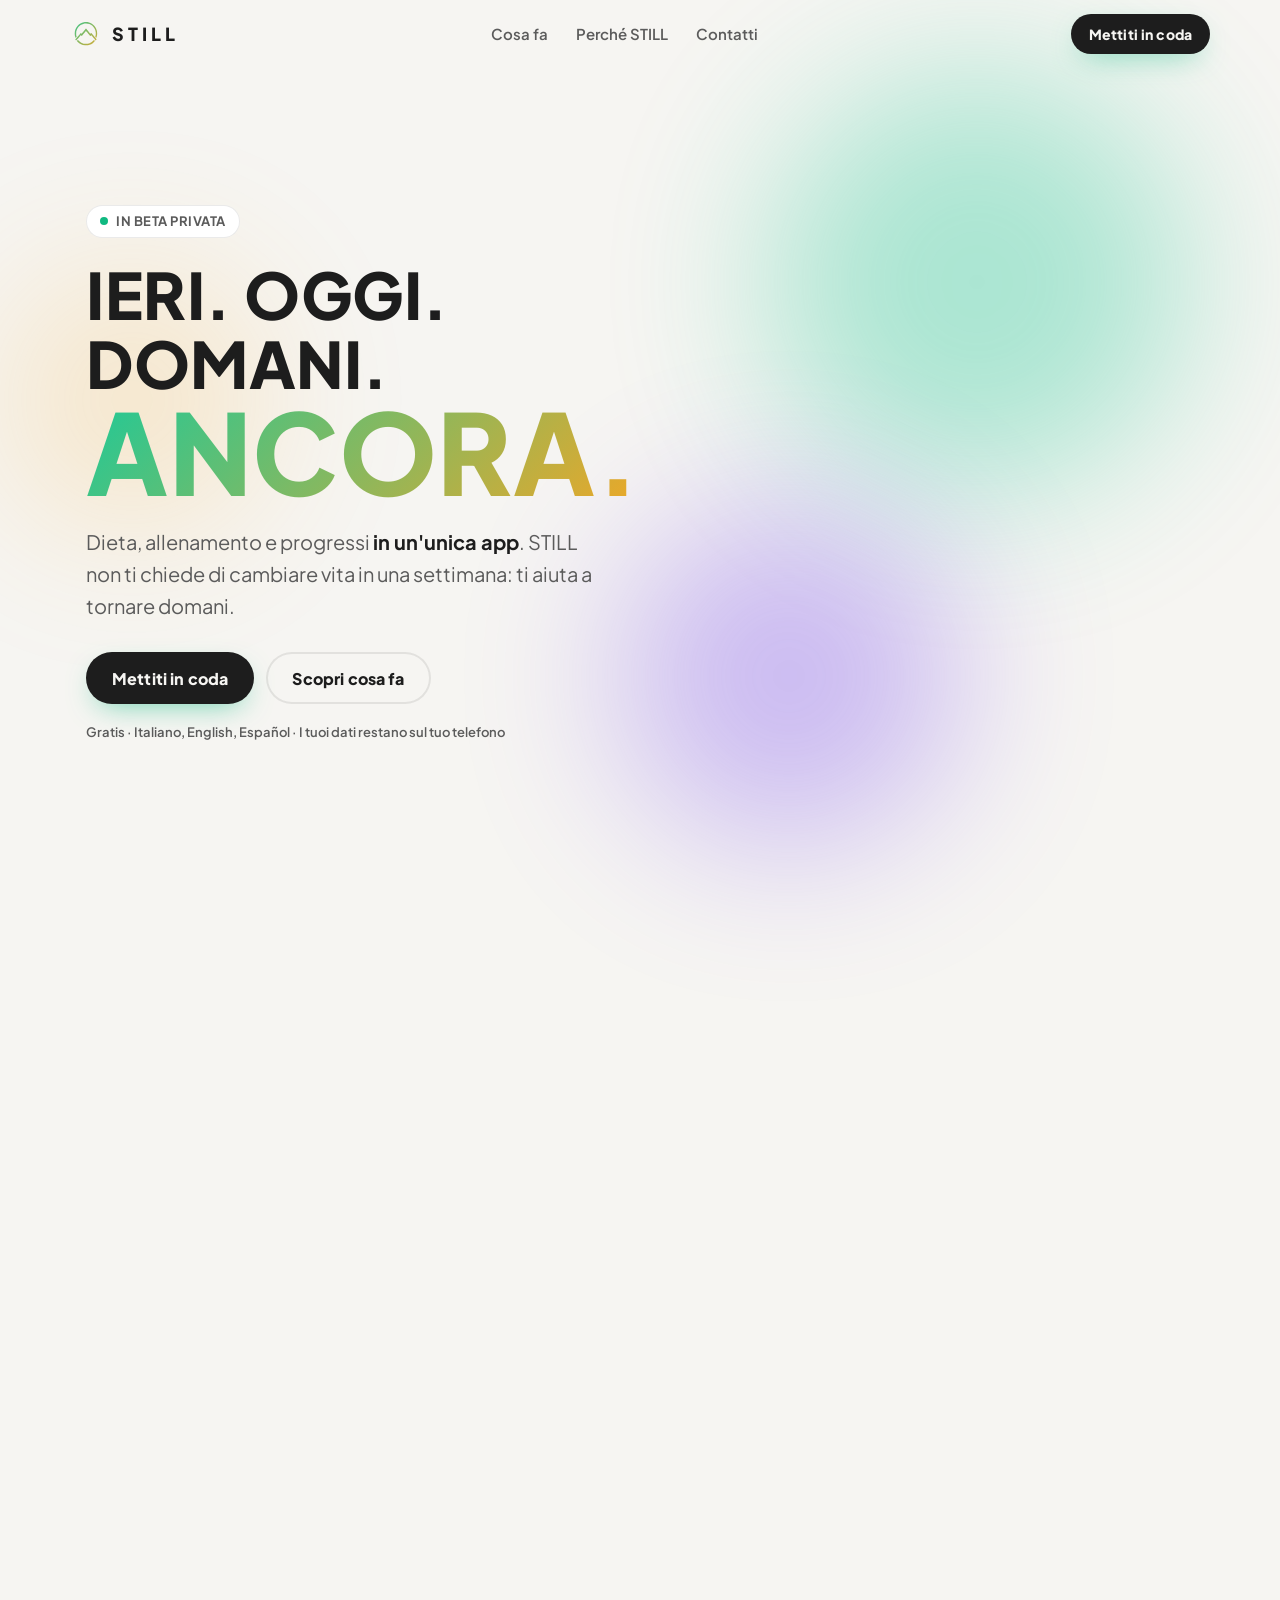
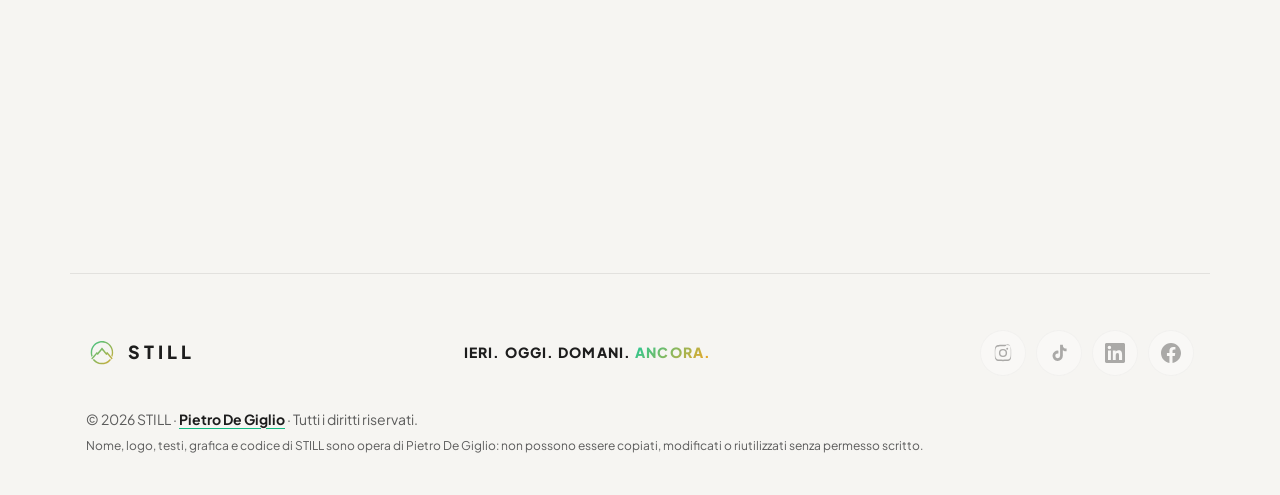
==== index.html @ 5bd37cc9 "Landing page di STILL: presentazione, form di contatto, social e licenza Co-Authored-By: Claude Opus" ====
<!DOCTYPE html>
<html lang="it">
<head>
  <meta charset="UTF-8">
  <meta name="viewport" content="width=device-width, initial-scale=1">
  <meta http-equiv="Content-Security-Policy" content="default-src 'self'; script-src 'self'; style-src 'self'; img-src 'self' data:; font-src 'self'; connect-src 'none'; object-src 'none'; base-uri 'none'; form-action 'none'">

  <title>STILL — l'app per dieta, allenamento e progressi | Ieri. Oggi. Domani. Ancora.</title>
  <meta name="description" content="STILL mette dieta, allenamento e progressi in un'unica app. Importa il tuo piano alimentare e la tua scheda, allenati serie dopo serie e guarda il cambiamento. In beta: mettiti in coda.">
  <meta name="keywords" content="app dieta, app allenamento, scheda palestra, piano alimentare, contacalorie, macro, progressi fitness, STILL">
  <meta name="author" content="Pietro De Giglio">
  <meta name="robots" content="index, follow, max-image-preview:large">
  <link rel="canonical" href="https://pietrodegiglio.github.io/stillapp/">

  <meta property="og:type" content="website">
  <meta property="og:locale" content="it_IT">
  <meta property="og:site_name" content="STILL">
  <meta property="og:title" content="STILL — dieta, allenamento e progressi in un'unica app">
  <meta property="og:description" content="Il tuo piano, i tuoi allenamenti, il tuo cambiamento. Ieri. Oggi. Domani. Ancora.">
  <meta property="og:url" content="https://pietrodegiglio.github.io/stillapp/">
  <meta property="og:image" content="https://pietrodegiglio.github.io/stillapp/assets/icon-512.png">
  <meta name="twitter:card" content="summary">
  <meta name="twitter:title" content="STILL — dieta, allenamento e progressi in un'unica app">
  <meta name="twitter:description" content="Il tuo piano, i tuoi allenamenti, il tuo cambiamento. Ieri. Oggi. Domani. Ancora.">
  <meta name="twitter:image" content="https://pietrodegiglio.github.io/stillapp/assets/icon-512.png">

  <!-- Google Search Console: incolla qui il codice di verifica quando lo ottieni -->
  <!-- <meta name="google-site-verification" content="CODICE"> -->

  <meta name="theme-color" content="#F6F5F2" media="(prefers-color-scheme: light)">
  <meta name="theme-color" content="#121212" media="(prefers-color-scheme: dark)">
  <link rel="icon" href="assets/icon-192.png" type="image/png">
  <link rel="apple-touch-icon" href="assets/apple-touch-icon.png">
  <link rel="preload" href="assets/fonts/plus-jakarta-sans-latin-normal.woff2" as="font" type="font/woff2" crossorigin>
  <link rel="stylesheet" href="css/style.css">

  <script type="application/ld+json">
  {
    "@context": "https://schema.org",
    "@graph": [
      {
        "@type": "MobileApplication",
        "name": "STILL",
        "url": "https://pietrodegiglio.github.io/stillapp/",
        "applicationCategory": "HealthApplication",
        "operatingSystem": "Android, iOS, Web",
        "inLanguage": ["it", "en", "es"],
        "description": "Dieta, allenamento e progressi in un'unica app. Importa piano alimentare e scheda, allenati con progressione guidata, conta calorie e macro, guarda il cambiamento e condividilo.",
        "image": "https://pietrodegiglio.github.io/stillapp/assets/icon-512.png",
        "author": { "@id": "#autore" },
        "offers": { "@type": "Offer", "price": "0", "priceCurrency": "EUR" }
      },
      {
        "@type": "Person",
        "@id": "#autore",
        "name": "Pietro De Giglio",
        "url": "https://pietrodegiglio.github.io/"
      }
    ]
  }
  </script>
</head>

<body>
  <a class="skip" href="#contenuto">Vai al contenuto</a>

  <header class="nav" id="nav">
    <a class="brand" href="#top" aria-label="STILL, torna all'inizio">
      <span class="brand-logo logo-mask grad-bg" aria-hidden="true"></span>
      <span class="brand-name">STILL</span>
    </a>
    <nav aria-label="Sezioni">
      <ul class="nav-links">
        <li><a href="#cosa-fa">Cosa fa</a></li>
        <li><a href="#perche">Perché STILL</a></li>
        <li><a href="#contatti">Contatti</a></li>
      </ul>
    </nav>
    <a class="btn btn-small" href="#contatti" data-motivo="coda">Mettiti in coda</a>
  </header>

  <main id="contenuto">

    <!-- HERO -->
    <section class="hero" id="top">
      <div class="glow glow-1" aria-hidden="true"></div>
      <div class="glow glow-2" aria-hidden="true"></div>
      <div class="glow glow-3" aria-hidden="true"></div>

      <div class="hero-copy">
        <p class="badge"><span class="dot" aria-hidden="true"></span> In beta privata</p>
        <h1>
          <span class="sr-only">STILL: dieta, allenamento e progressi in un'unica app.</span>
          <span class="h1-days" aria-hidden="true"><span>Ieri.</span> <span>Oggi.</span> <span>Domani.</span></span>
          <span class="h1-again grad-text" aria-hidden="true">Ancora.</span>
        </h1>
        <p class="lead">
          Dieta, allenamento e progressi <strong>in un'unica app</strong>.
          STILL non ti chiede di cambiare vita in una settimana: ti aiuta a tornare domani.
        </p>
        <div class="cta-row">
          <a class="btn" href="#contatti" data-motivo="coda">Mettiti in coda</a>
          <a class="btn btn-ghost" href="#cosa-fa">Scopri cosa fa</a>
        </div>
        <p class="hero-note">Gratis · Italiano, English, Español · I tuoi dati restano sul tuo telefono</p>
      </div>

      <div class="hero-visual" aria-hidden="true">
        <div class="phone">
          <div class="phone-notch"></div>
          <div class="screen">
            <div class="scr-head">
              <span class="scr-hello">Ciao 👋</span>
              <span class="scr-streak">🔥 12</span>
            </div>
            <div class="card card-ring">
              <svg viewBox="0 0 120 120" class="ring">
                <circle cx="60" cy="60" r="50" class="ring-bg"/>
                <circle cx="60" cy="60" r="50" class="ring-fg"/>
              </svg>
              <div class="ring-txt"><b>1.420</b><small>kcal di 2.100</small></div>
              <div class="macros">
                <span><i class="m m-p"></i>Proteine</span>
                <span><i class="m m-c"></i>Carboidrati</span>
                <span><i class="m m-g"></i>Grassi</span>
              </div>
            </div>
            <div class="card card-row">
              <span class="emoji">🏋️</span>
              <div><b>Allenamento di oggi</b><small>Petto e tricipiti · 6 esercizi</small></div>
              <span class="pill">+2,5 kg</span>
            </div>
            <div class="card card-quote blur">
              <small>Frase del giorno</small>
              <b>“…”</b>
            </div>
            <div class="card card-pet">
              <span class="egg"></span>
              <div><b>Il tuo compagno</b><small>si sta per schiudere…</small></div>
            </div>
          </div>
        </div>
      </div>
    </section>

    <!-- MANIFESTO -->
    <section class="manifesto reveal">
      <p>
        Non serve la giornata perfetta.<br>
        Serve <span class="grad-text">la prossima</span>.
      </p>
    </section>

    <!-- FUNZIONI -->
    <section class="section" id="cosa-fa" aria-labelledby="t-cosa-fa">
      <div class="section-head reveal">
        <p class="eyebrow">Cosa fa</p>
        <h2 id="t-cosa-fa">Tutto quello che ti serve.<br>Niente di quello che ti distrae.</h2>
      </div>

      <div class="grid">
        <article class="feat reveal">
          <span class="feat-ico" aria-hidden="true">📄</span>
          <h3>Il tuo piano, già dentro</h3>
          <p>Hai una dieta del nutrizionista o una scheda del coach? Caricala da PDF, Word o dalle note: STILL la legge e la trasforma in giornate da seguire.</p>
        </article>
        <article class="feat reveal">
          <span class="feat-ico" aria-hidden="true">💪</span>
          <h3>Allenati serie dopo serie</h3>
          <p>Esercizi con foto e muscoli coinvolti, sessione guidata e una progressione che sa quando è il momento di aggiungere ripetizioni o peso.</p>
        </article>
        <article class="feat reveal">
          <span class="feat-ico" aria-hidden="true">🥗</span>
          <h3>Mangia con un senso</h3>
          <p>Calorie e macro calcolati da soli, pasti preferiti e idee su misura, anche per chi fa sport e ha una gara nel weekend.</p>
        </article>
        <article class="feat reveal">
          <span class="feat-ico" aria-hidden="true">📈</span>
          <h3>Guarda il cambiamento</h3>
          <p>Record, foto prima e dopo, la mappa dei muscoli che hai allenato. I progressi che allo specchio non noti, qui li vedi.</p>
        </article>
        <article class="feat reveal">
          <span class="feat-ico" aria-hidden="true">🥚</span>
          <h3>Un compagno che cresce con te</h3>
          <p>Ogni serie di giorni parte da un uovo. Cosa ne esce, e come si evolve, dipende solo dalla tua costanza.</p>
        </article>
        <article class="feat reveal">
          <span class="feat-ico" aria-hidden="true">📲</span>
          <h3>Raccontalo</h3>
          <p>Storie e video riepilogo pronti da pubblicare: la settimana, il mese, il tuo anno su STILL. Il percorso è tuo, mostralo.</p>
        </article>
      </div>

      <p class="more reveal">…e qualche sorpresa che preferiamo farti scoprire dentro l'app.</p>
    </section>

    <!-- PERCHÉ -->
    <section class="section why" id="perche" aria-labelledby="t-perche">
      <div class="section-head reveal">
        <p class="eyebrow">Perché STILL</p>
        <h2 id="t-perche">Fatta per chi ricomincia.<br>E per chi non smette.</h2>
      </div>
      <ul class="why-list">
        <li class="reveal">
          <b>Un'app al posto di tre</b>
          <span>Dieta, palestra e progressi parlano tra loro: quello che mangi tiene conto di come ti alleni.</span>
        </li>
        <li class="reveal">
          <b>I tuoi dati sono tuoi</b>
          <span>Niente account obbligatori, niente server: tutto resta sul tuo telefono e funziona anche offline.</span>
        </li>
        <li class="reveal">
          <b>Palestra, casa o campo</b>
          <span>Suggerimenti che si adattano a quello che fai davvero, con sempre un'alternativa pronta.</span>
        </li>
        <li class="reveal">
          <b>Ogni giorno un motivo</b>
          <span>Una frase nuova al giorno, trofei da sbloccare e piccoli traguardi che fanno venire voglia di esserci domani.</span>
        </li>
      </ul>
    </section>

    <!-- CONTATTI -->
    <section class="section contact" id="contatti" aria-labelledby="t-contatti">
      <div class="contact-card reveal">
        <div class="contact-intro">
          <p class="eyebrow">Contatti</p>
          <h2 id="t-contatti">Scrivici.</h2>
          <p>STILL è in beta privata e cresce con chi la usa. Vuoi provarla tra i primi, hai un'idea o vuoi collaborare? Ogni messaggio viene letto.</p>
          <ul class="contact-points">
            <li><span aria-hidden="true">⏳</span> Mettiti in coda per la prossima apertura</li>
            <li><span aria-hidden="true">💡</span> Proponi un'idea o una funzione</li>
            <li><span aria-hidden="true">🤝</span> Collaborazioni: coach, nutrizionisti, palestre, creator, brand</li>
          </ul>
        </div>

        <form class="form" id="form" novalidate>
          <fieldset class="motivi">
            <legend>Perché ci scrivi?</legend>
            <label><input type="radio" name="motivo" value="coda" checked><span>Mettermi in coda</span></label>
            <label><input type="radio" name="motivo" value="idea"><span>Ho un'idea</span></label>
            <label><input type="radio" name="motivo" value="collab"><span>Collaborazione</span></label>
            <label><input type="radio" name="motivo" value="altro"><span>Altro</span></label>
          </fieldset>

          <div class="row2">
            <label class="field">
              <span>Nome</span>
              <input type="text" name="nome" autocomplete="name" required maxlength="80">
            </label>
            <label class="field">
              <span>Email</span>
              <input type="email" name="email" autocomplete="email" required maxlength="120">
            </label>
          </div>

          <label class="field" id="campo-ruolo" hidden>
            <span>Chi sei? <em>(coach, palestra, brand, creator…)</em></span>
            <input type="text" name="ruolo" maxlength="120">
          </label>

          <label class="field">
            <span id="msg-label">Messaggio <em>(facoltativo)</em></span>
            <textarea name="messaggio" rows="4" maxlength="2000" placeholder="Raccontaci che sport fai, cosa ti aspetti da STILL…"></textarea>
          </label>

          <p class="form-error" id="form-error" role="alert" hidden></p>
          <button class="btn btn-full" type="submit">Invia</button>
          <p class="form-note">Il pulsante apre la tua app email con il messaggio già pronto: devi solo premere invia. Usiamo i tuoi dati solo per risponderti.</p>
          <p class="form-ok" id="form-ok" role="status" hidden>La tua app email si è aperta: premi invia lì e ci sei. Se non si è aperta nulla, scrivici a <a id="mail-fallback" href="#"></a>.</p>
        </form>
      </div>
    </section>
  </main>

  <footer class="footer">
    <div class="footer-top">
      <a class="brand" href="#top" aria-label="STILL, torna all'inizio">
        <span class="brand-logo logo-mask grad-bg" aria-hidden="true"></span>
        <span class="brand-name">STILL</span>
      </a>
      <p class="footer-claim">Ieri. Oggi. Domani. <span class="grad-text">Ancora.</span></p>
      <ul class="social" id="social" aria-label="STILL sui social">
        <li><a data-social="instagram" aria-label="STILL su Instagram" target="_blank" rel="noopener">
          <svg viewBox="0 0 24 24" aria-hidden="true"><path d="M12 2.2c3.2 0 3.6 0 4.8.1 1.2.1 1.8.2 2.2.4.6.2 1 .5 1.4.9.4.4.7.9.9 1.4.2.4.4 1.1.4 2.2.1 1.3.1 1.6.1 4.8s0 3.6-.1 4.8c-.1 1.2-.2 1.8-.4 2.2-.2.6-.5 1-.9 1.4-.4.4-.9.7-1.4.9-.4.2-1.1.4-2.2.4-1.3.1-1.6.1-4.8.1s-3.6 0-4.8-.1c-1.2-.1-1.8-.2-2.2-.4-.6-.2-1-.5-1.4-.9-.4-.4-.7-.9-.9-1.4-.2-.4-.4-1.1-.4-2.2C2.2 15.6 2.2 15.2 2.2 12s0-3.6.1-4.8c.1-1.2.2-1.8.4-2.2.2-.6.5-1 .9-1.4.4-.4.9-.7 1.4-.9.4-.2 1.1-.4 2.2-.4C8.4 2.2 8.8 2.2 12 2.2zm0 1.8c-3.1 0-3.5 0-4.7.1-1.1.1-1.7.2-2.1.4-.5.2-.9.4-1.2.8-.4.4-.6.7-.8 1.2-.2.4-.3 1-.4 2.1C2.7 9.8 2.7 10.2 2.7 12s0 2.2.1 3.4c.1 1.1.2 1.7.4 2.1.2.5.4.9.8 1.2.4.4.7.6 1.2.8.4.2 1 .3 2.1.4 1.2.1 1.6.1 4.7.1s3.5 0 4.7-.1c1.1-.1 1.7-.2 2.1-.4.5-.2.9-.4 1.2-.8.4-.4.6-.7.8-1.2.2-.4.3-1 .4-2.1.1-1.2.1-1.6.1-4.7s0-3.5-.1-4.7c-.1-1.1-.2-1.7-.4-2.1-.2-.5-.4-.9-.8-1.2-.4-.4-.7-.6-1.2-.8-.4-.2-1-.3-2.1-.4C15.5 4 15.1 4 12 4zm0 3.1a4.9 4.9 0 110 9.8 4.9 4.9 0 010-9.8zm0 8.1a3.2 3.2 0 100-6.4 3.2 3.2 0 000 6.4zm6.2-8.3a1.1 1.1 0 11-2.3 0 1.1 1.1 0 012.3 0z"/></svg>
        </a></li>
        <li><a data-social="tiktok" aria-label="STILL su TikTok" target="_blank" rel="noopener">
          <svg viewBox="0 0 24 24" aria-hidden="true"><path d="M16.6 2h-3.3v13.4a2.9 2.9 0 11-2.9-2.9c.3 0 .6 0 .9.1V9.2a6.2 6.2 0 105.3 6.2V8.6a7.8 7.8 0 004.5 1.4V6.7A4.6 4.6 0 0116.6 2z"/></svg>
        </a></li>
        <li><a data-social="linkedin" aria-label="STILL su LinkedIn" target="_blank" rel="noopener">
          <svg viewBox="0 0 24 24" aria-hidden="true"><path d="M20.4 20.5h-3.6v-5.6c0-1.3 0-3-1.8-3s-2.1 1.4-2.1 2.9v5.7H9.4V9h3.4v1.6c.5-.9 1.6-1.8 3.4-1.8 3.6 0 4.3 2.4 4.3 5.5v6.2zM5.3 7.4a2.1 2.1 0 110-4.2 2.1 2.1 0 010 4.2zM7.1 20.5H3.6V9h3.5v11.5zM22.2 0H1.8C.8 0 0 .8 0 1.7v20.6c0 .9.8 1.7 1.8 1.7h20.4c1 0 1.8-.8 1.8-1.7V1.7C24 .8 23.2 0 22.2 0z"/></svg>
        </a></li>
        <li><a data-social="facebook" aria-label="STILL su Facebook" target="_blank" rel="noopener">
          <svg viewBox="0 0 24 24" aria-hidden="true"><path d="M24 12.1C24 5.4 18.6 0 12 0S0 5.4 0 12.1c0 6 4.4 11 10.1 11.9v-8.4H7.1v-3.5h3V9.4c0-3 1.8-4.7 4.5-4.7 1.3 0 2.7.2 2.7.2v3h-1.5c-1.5 0-2 .9-2 1.9v2.3h3.3l-.5 3.5h-2.8V24C19.6 23.1 24 18.1 24 12.1z"/></svg>
        </a></li>
      </ul>
    </div>
    <div class="footer-bottom">
      <p>© 2026 STILL · <a href="https://pietrodegiglio.github.io/" rel="author">Pietro De Giglio</a> · Tutti i diritti riservati.</p>
      <p class="footer-small">Nome, logo, testi, grafica e codice di STILL sono opera di Pietro De Giglio: non possono essere copiati, modificati o riutilizzati senza permesso scritto.</p>
    </div>
  </footer>

  <script src="js/main.js"></script>
</body>
</html>
---- css/style.css ----
@font-face {
  font-family: "Plus Jakarta Sans";
  font-style: normal;
  font-display: swap;
  font-weight: 200 800;
  src: url(../assets/fonts/plus-jakarta-sans-latin-ext-normal.woff2) format("woff2-variations");
  unicode-range: U+0100-02BA, U+02BD-02C5, U+02C7-02CC, U+02CE-02D7, U+02DD-02FF, U+0304, U+0308, U+0329, U+1D00-1DBF, U+1E00-1E9F, U+1EF2-1EFF, U+2020, U+20A0-20AB, U+20AD-20C0, U+2113, U+2C60-2C7F, U+A720-A7FF;
}
@font-face {
  font-family: "Plus Jakarta Sans";
  font-style: normal;
  font-display: swap;
  font-weight: 200 800;
  src: url(../assets/fonts/plus-jakarta-sans-latin-normal.woff2) format("woff2-variations");
  unicode-range: U+0000-00FF, U+0131, U+0152-0153, U+02BB-02BC, U+02C6, U+02DA, U+02DC, U+0304, U+0308, U+0329, U+2000-206F, U+20AC, U+2122, U+2191, U+2193, U+2212, U+2215, U+FEFF, U+FFFD;
}

/* Colori di STILL (gli stessi dell'app) */
:root {
  --bg: #F6F5F2;
  --bg-soft: #EFEDE8;
  --card: #FFFFFF;
  --ink: #1D1D1D;
  --ink-soft: #5B5B5B;
  --line: rgba(29, 29, 29, .09);
  --salvia: #10B981;
  --teal: #20C997;
  --amber: #F5A623;
  --violet: #7A4DF1;
  --grad: linear-gradient(135deg, var(--teal), var(--amber), var(--violet), var(--teal));
  --shadow: 0 20px 50px -20px rgba(29, 29, 29, .25);
  --radius: 22px;
  color-scheme: light;
}
@media (prefers-color-scheme: dark) {
  :root {
    --bg: #121212;
    --bg-soft: #1A1A1A;
    --card: #1E1E1E;
    --ink: #F3F2EF;
    --ink-soft: #A9A9A9;
    --line: rgba(255, 255, 255, .09);
    --shadow: 0 20px 50px -20px rgba(0, 0, 0, .7);
    color-scheme: dark;
  }
}

*, *::before, *::after { box-sizing: border-box; }
html { scroll-behavior: smooth; scroll-padding-top: 84px; }
body {
  margin: 0;
  background: var(--bg);
  color: var(--ink);
  font-family: "Plus Jakarta Sans", system-ui, -apple-system, "Segoe UI", sans-serif;
  font-size: 17px;
  line-height: 1.6;
  -webkit-font-smoothing: antialiased;
  overflow-x: hidden;
}
::selection { background: var(--salvia); color: #fff; }
a { color: inherit; }
img, svg { display: block; }
[hidden] { display: none !important; }
h1, h2, h3 { line-height: 1.08; margin: 0; letter-spacing: -.02em; }
p { margin: 0; }

.sr-only {
  position: absolute; width: 1px; height: 1px; padding: 0; margin: -1px;
  overflow: hidden; clip: rect(0 0 0 0); white-space: nowrap; border: 0;
}
.skip {
  position: absolute; left: 16px; top: -60px; z-index: 100;
  background: var(--ink); color: var(--bg); padding: 10px 16px; border-radius: 12px;
}
.skip:focus { top: 12px; }
:focus-visible { outline: 3px solid var(--salvia); outline-offset: 3px; border-radius: 8px; }

/* Gradiente cangiante, come nell'app */
@keyframes gradientShift {
  0% { background-position: 0% 50%; }
  50% { background-position: 100% 50%; }
  100% { background-position: 0% 50%; }
}
.grad-text {
  background: var(--grad);
  background-size: 300% 300%;
  -webkit-background-clip: text;
  background-clip: text;
  -webkit-text-fill-color: transparent;
  color: transparent;
  animation: gradientShift 6s ease infinite;
}
.grad-bg {
  background: var(--grad);
  background-size: 300% 300%;
  animation: gradientShift 6s ease infinite;
}
.logo-mask {
  -webkit-mask: url(../assets/LOGO.svg) center / contain no-repeat;
  mask: url(../assets/LOGO.svg) center / contain no-repeat;
}

/* Bottoni */
.btn {
  display: inline-flex; align-items: center; justify-content: center; gap: 8px;
  min-height: 52px; padding: 0 26px;
  border: 0; border-radius: 999px;
  background: var(--ink); color: var(--bg);
  font: inherit; font-weight: 800; font-size: 16px; letter-spacing: .01em;
  text-decoration: none; cursor: pointer;
  transition: transform .2s ease, box-shadow .2s ease;
  box-shadow: 0 10px 30px -12px rgba(16, 185, 129, .7);
}
.btn:hover { transform: translateY(-2px); box-shadow: 0 16px 34px -12px rgba(16, 185, 129, .85); }
.btn:active { transform: translateY(0); }
.btn-ghost { background: transparent; color: var(--ink); box-shadow: inset 0 0 0 2px var(--line); }
.btn-ghost:hover { box-shadow: inset 0 0 0 2px var(--ink); }
.btn-small { min-height: 40px; padding: 0 18px; font-size: 14px; }
.btn-full { width: 100%; }

/* Barra in alto */
.nav {
  position: fixed; inset: 0 0 auto 0; z-index: 50;
  display: flex; align-items: center; justify-content: space-between; gap: 16px;
  padding: 14px max(16px, calc((100vw - 1140px) / 2));
  transition: background .3s ease, box-shadow .3s ease;
}
.nav.scrolled {
  background: color-mix(in srgb, var(--bg) 82%, transparent);
  -webkit-backdrop-filter: blur(14px);
  backdrop-filter: blur(14px);
  box-shadow: 0 1px 0 var(--line);
}
.brand { display: inline-flex; align-items: center; gap: 10px; text-decoration: none; }
.brand-logo { width: 32px; height: 32px; }
.brand-name { font-weight: 800; letter-spacing: .22em; font-size: 18px; }
.nav-links { display: flex; gap: 28px; list-style: none; margin: 0; padding: 0; }
.nav-links a { text-decoration: none; font-weight: 600; font-size: 15px; color: var(--ink-soft); }
.nav-links a:hover { color: var(--ink); }
@media (max-width: 760px) { .nav-links { display: none; } }

/* Hero */
.hero {
  position: relative;
  min-height: min(100svh, 900px);
  display: grid; grid-template-columns: 1.1fr .9fr; align-items: center; gap: 48px;
  max-width: 1140px; margin: 0 auto;
  padding: 120px 16px 72px;
}
.glow { position: absolute; border-radius: 50%; filter: blur(80px); opacity: .35; z-index: -1; pointer-events: none; }
.glow-1 { width: 420px; height: 420px; background: var(--teal); top: 8%; right: 2%; animation: float 14s ease-in-out infinite; }
.glow-2 { width: 340px; height: 340px; background: var(--violet); bottom: 6%; right: 22%; animation: float 18s ease-in-out infinite reverse; }
.glow-3 { width: 260px; height: 260px; background: var(--amber); top: 30%; left: -6%; opacity: .2; animation: float 16s ease-in-out infinite; }
@keyframes float {
  0%, 100% { transform: translate(0, 0); }
  50% { transform: translate(-30px, 24px); }
}

.badge {
  display: inline-flex; align-items: center; gap: 8px;
  padding: 6px 14px; border-radius: 999px;
  background: var(--card); box-shadow: inset 0 0 0 1px var(--line);
  font-size: 13px; font-weight: 700; letter-spacing: .04em; text-transform: uppercase; color: var(--ink-soft);
}
.dot { width: 8px; height: 8px; border-radius: 50%; background: var(--salvia); box-shadow: 0 0 0 0 rgba(16, 185, 129, .6); animation: pulse 2s infinite; }
@keyframes pulse {
  0% { box-shadow: 0 0 0 0 rgba(16, 185, 129, .6); }
  70% { box-shadow: 0 0 0 10px rgba(16, 185, 129, 0); }
  100% { box-shadow: 0 0 0 0 rgba(16, 185, 129, 0); }
}
.hero h1 { margin: 22px 0 22px; font-weight: 800; text-transform: uppercase; letter-spacing: .02em; }
.h1-days { display: block; font-size: clamp(34px, 6vw, 64px); }
.h1-days span { display: inline-block; opacity: 0; animation: rise .7s ease forwards; }
.h1-days span:nth-child(2) { animation-delay: .15s; }
.h1-days span:nth-child(3) { animation-delay: .3s; }
.h1-again { display: block; font-size: clamp(54px, 10vw, 112px); line-height: .95; opacity: 0; animation: rise .8s ease .5s forwards, gradientShift 6s ease infinite; }
@keyframes rise {
  from { opacity: 0; transform: translateY(18px); }
  to { opacity: 1; transform: none; }
}
.lead { font-size: clamp(17px, 2vw, 20px); color: var(--ink-soft); max-width: 34ch; }
.lead strong { color: var(--ink); }
.cta-row { display: flex; flex-wrap: wrap; gap: 12px; margin-top: 30px; }
.hero-note { margin-top: 18px; font-size: 13px; color: var(--ink-soft); font-weight: 600; }

/* Telefono finto: un assaggio, non tutta l'app */
.hero-visual { display: flex; justify-content: center; perspective: 1200px; }
.phone {
  position: relative; width: 290px; aspect-ratio: 9 / 19;
  border-radius: 46px; padding: 12px;
  background: #0E0E0E;
  box-shadow: var(--shadow), 0 0 0 2px rgba(255, 255, 255, .06) inset;
  transform: rotateY(-12deg) rotateX(4deg);
  animation: phoneIn 1.1s cubic-bezier(.2, .8, .2, 1) .2s both;
}
@keyframes phoneIn {
  from { opacity: 0; transform: rotateY(-25deg) rotateX(8deg) translateY(40px); }
  to { opacity: 1; transform: rotateY(-12deg) rotateX(4deg); }
}
.phone-notch { position: absolute; top: 20px; left: 50%; width: 90px; height: 24px; border-radius: 20px; background: #0E0E0E; transform: translateX(-50%); z-index: 2; }
.screen {
  height: 100%; border-radius: 36px; overflow: hidden;
  background: #F6F5F2; color: #1D1D1D;
  padding: 52px 14px 14px; display: flex; flex-direction: column; gap: 10px;
  font-size: 12px; line-height: 1.3; text-align: left;
}
.scr-head { display: flex; justify-content: space-between; align-items: center; padding: 0 4px; }
.scr-hello { font-weight: 800; font-size: 18px; }
.scr-streak { font-weight: 800; background: #fff; padding: 4px 10px; border-radius: 999px; box-shadow: 0 2px 8px rgba(0, 0, 0, .06); }
.card { background: #fff; border-radius: 18px; padding: 12px; box-shadow: 0 4px 14px rgba(0, 0, 0, .05); }
.card b { display: block; font-weight: 800; font-size: 13px; }
.card small { color: #8A8A8A; font-weight: 600; font-size: 11px; }
.card-ring { display: grid; grid-template-columns: 92px 1fr; grid-template-rows: auto auto; align-items: center; gap: 4px 12px; position: relative; }
.ring { width: 92px; height: 92px; grid-row: span 2; transform: rotate(-90deg); }
.ring circle { fill: none; stroke-width: 12; }
.ring-bg { stroke: #EFEDE8; }
.ring-fg { stroke: #10B981; stroke-linecap: round; stroke-dasharray: 314; stroke-dashoffset: 314; animation: ring 1.6s ease 1s forwards; }
@keyframes ring { to { stroke-dashoffset: 102; } }
.ring-txt b { font-size: 20px; }
.macros { display: flex; flex-direction: column; gap: 2px; font-size: 10px; font-weight: 700; color: #6b6b6b; }
.macros span { display: flex; align-items: center; gap: 6px; }
.m { width: 8px; height: 8px; border-radius: 3px; display: inline-block; }
.m-p { background: #7A4DF1; } .m-c { background: #F5A623; } .m-g { background: #20C997; }
.card-row, .card-pet { display: flex; align-items: center; gap: 10px; }
.card-row > div, .card-pet > div { flex: 1; min-width: 0; }
.emoji { font-size: 22px; }
.pill { background: rgba(16, 185, 129, .12); color: #0b8a61; font-weight: 800; font-size: 11px; padding: 4px 8px; border-radius: 999px; white-space: nowrap; }
.card-quote { text-align: center; padding: 16px 12px; }
.card-quote b { font-size: 15px; margin-top: 4px; letter-spacing: .3em; }
.card-pet { background: linear-gradient(135deg, #fff, #f1fbf7); }
.egg {
  width: 34px; height: 42px; flex: none;
  border-radius: 50% 50% 46% 46% / 58% 58% 42% 42%;
  background: radial-gradient(circle at 35% 30%, #fff 0 18%, transparent 19%), linear-gradient(160deg, #F5A623, #7A4DF1);
  animation: wobble 2.4s ease-in-out infinite;
  transform-origin: 50% 90%;
}
@keyframes wobble {
  0%, 60%, 100% { transform: rotate(0); }
  70% { transform: rotate(-9deg); }
  80% { transform: rotate(8deg); }
  90% { transform: rotate(-4deg); }
}

/* Manifesto */
.manifesto { max-width: 1140px; margin: 0 auto; padding: 72px 16px; text-align: center; }
.manifesto p { font-size: clamp(30px, 5vw, 56px); font-weight: 800; line-height: 1.12; letter-spacing: -.02em; }

/* Sezioni */
.section { max-width: 1140px; margin: 0 auto; padding: 80px 16px; }
.section-head { max-width: 720px; margin-bottom: 44px; }
.eyebrow { font-size: 13px; font-weight: 800; letter-spacing: .16em; text-transform: uppercase; color: var(--salvia); margin-bottom: 14px; }
.section h2 { font-size: clamp(30px, 4.4vw, 48px); font-weight: 800; }

.grid { display: grid; grid-template-columns: repeat(3, 1fr); gap: 18px; }
.feat {
  background: var(--card); border-radius: var(--radius); padding: 28px;
  box-shadow: inset 0 0 0 1px var(--line);
  transition: transform .25s ease, box-shadow .25s ease;
}
.feat:hover { transform: translateY(-4px); box-shadow: inset 0 0 0 1px var(--line), var(--shadow); }
.feat-ico {
  display: grid; place-items: center; width: 52px; height: 52px; border-radius: 16px;
  background: var(--bg-soft); font-size: 26px; margin-bottom: 18px;
}
.feat h3 { font-size: 20px; font-weight: 800; margin-bottom: 10px; }
.feat p { color: var(--ink-soft); font-size: 16px; }
.more { margin-top: 32px; text-align: center; color: var(--ink-soft); font-weight: 600; font-style: italic; }

.why-list { list-style: none; margin: 0; padding: 0; display: grid; grid-template-columns: repeat(2, 1fr); gap: 0 48px; }
.why-list li { padding: 26px 0; border-top: 1px solid var(--line); display: flex; flex-direction: column; gap: 6px; }
.why-list b { font-size: 21px; font-weight: 800; }
.why-list span { color: var(--ink-soft); }

/* Contatti */
.contact-card {
  display: grid; grid-template-columns: .9fr 1.1fr; gap: 48px;
  background: var(--card); border-radius: 32px; padding: 48px;
  box-shadow: inset 0 0 0 1px var(--line), var(--shadow);
  position: relative; overflow: hidden;
}
.contact-card::before {
  content: ""; position: absolute; inset: 0 0 auto 0; height: 5px;
  background: var(--grad); background-size: 300% 300%; animation: gradientShift 6s ease infinite;
}
.contact-intro h2 { margin-bottom: 14px; }
.contact-intro > p { color: var(--ink-soft); }
.contact-points { list-style: none; padding: 0; margin: 26px 0 0; display: grid; gap: 12px; font-weight: 600; font-size: 15px; }
.contact-points li { display: flex; gap: 10px; }

.form { display: grid; gap: 16px; }
.motivi { border: 0; padding: 0; margin: 0; display: flex; flex-wrap: wrap; gap: 8px; }
.motivi legend { font-weight: 700; font-size: 14px; margin-bottom: 10px; padding: 0; }
.motivi label { position: relative; }
.motivi input { position: absolute; opacity: 0; inset: 0; margin: 0; cursor: pointer; }
.motivi span {
  display: inline-block; padding: 9px 16px; border-radius: 999px;
  background: var(--bg-soft); font-weight: 700; font-size: 14px; cursor: pointer;
  box-shadow: inset 0 0 0 1.5px transparent; transition: background .2s, box-shadow .2s, color .2s;
}
.motivi input:checked + span { background: var(--ink); color: var(--bg); }
.motivi input:focus-visible + span { outline: 3px solid var(--salvia); outline-offset: 2px; }
.row2 { display: grid; grid-template-columns: 1fr 1fr; gap: 16px; }
.field { display: grid; gap: 6px; }
.field > span { font-weight: 700; font-size: 14px; }
.field em { font-style: normal; font-weight: 500; color: var(--ink-soft); }
.field input, .field textarea {
  width: 100%; font: inherit; font-size: 16px; color: var(--ink);
  background: var(--bg); border: 1.5px solid var(--line); border-radius: 14px;
  padding: 13px 14px; transition: border-color .2s, box-shadow .2s;
}
.field textarea { resize: vertical; min-height: 110px; }
.field input:focus, .field textarea:focus { outline: none; border-color: var(--salvia); box-shadow: 0 0 0 4px rgba(16, 185, 129, .15); }
.field input[aria-invalid="true"] { border-color: #E5484D; }
.form-error { color: #E5484D; font-weight: 700; font-size: 14px; }
.form-note { font-size: 13px; color: var(--ink-soft); }
.form-ok { font-size: 14px; font-weight: 600; color: var(--salvia); }
.form-ok a { color: inherit; }

/* Footer */
.footer { max-width: 1140px; margin: 0 auto; padding: 56px 16px 40px; border-top: 1px solid var(--line); }
.footer-top { display: flex; flex-wrap: wrap; align-items: center; justify-content: space-between; gap: 20px; }
.footer-claim { font-weight: 800; text-transform: uppercase; letter-spacing: .08em; font-size: 14px; }
.social { list-style: none; margin: 0; padding: 0; display: flex; gap: 10px; }
.social a {
  display: grid; place-items: center; width: 46px; height: 46px; border-radius: 50%;
  background: var(--card); box-shadow: inset 0 0 0 1px var(--line); cursor: pointer;
  transition: transform .2s, background .2s, color .2s;
}
.social a:hover { transform: translateY(-3px); background: var(--ink); color: var(--bg); }
.social a.off { opacity: .35; pointer-events: none; }
.social svg { width: 20px; height: 20px; fill: currentColor; }
.footer-bottom { margin-top: 32px; display: grid; gap: 6px; font-size: 14px; color: var(--ink-soft); }
.footer-bottom a { color: var(--ink); font-weight: 700; text-decoration-color: var(--salvia); text-underline-offset: 3px; }
.footer-small { font-size: 12px; }

/* Comparsa allo scorrimento */
.js .reveal { opacity: 0; transform: translateY(24px); transition: opacity .7s ease, transform .7s ease; }
.js .reveal.in { opacity: 1; transform: none; }

/* Telefono e tablet */
@media (max-width: 900px) {
  .hero { grid-template-columns: 1fr; text-align: center; padding-top: 108px; gap: 56px; min-height: auto; }
  .lead { margin: 0 auto; }
  .cta-row { justify-content: center; }
  .phone { transform: none; animation-name: phoneInFlat; width: 260px; }
  @keyframes phoneInFlat { from { opacity: 0; transform: translateY(40px); } to { opacity: 1; transform: none; } }
  .grid { grid-template-columns: repeat(2, 1fr); }
  .contact-card { grid-template-columns: 1fr; padding: 32px 22px; gap: 32px; }
}
@media (max-width: 600px) {
  body { font-size: 16px; }
  .grid, .why-list, .row2 { grid-template-columns: 1fr; }
  .section { padding: 60px 16px; }
  .manifesto { padding: 48px 16px; }
  .feat { padding: 22px; }
  .nav .btn-small { padding: 0 14px; font-size: 13px; }
  .cta-row .btn { flex: 1 1 100%; }
  .footer-top { flex-direction: column; align-items: flex-start; }
}

@media (prefers-reduced-motion: reduce) {
  *, *::before, *::after { animation-duration: .01ms !important; animation-iteration-count: 1 !important; transition-duration: .01ms !important; }
  html { scroll-behavior: auto; }
  .js .reveal { opacity: 1; transform: none; }
}
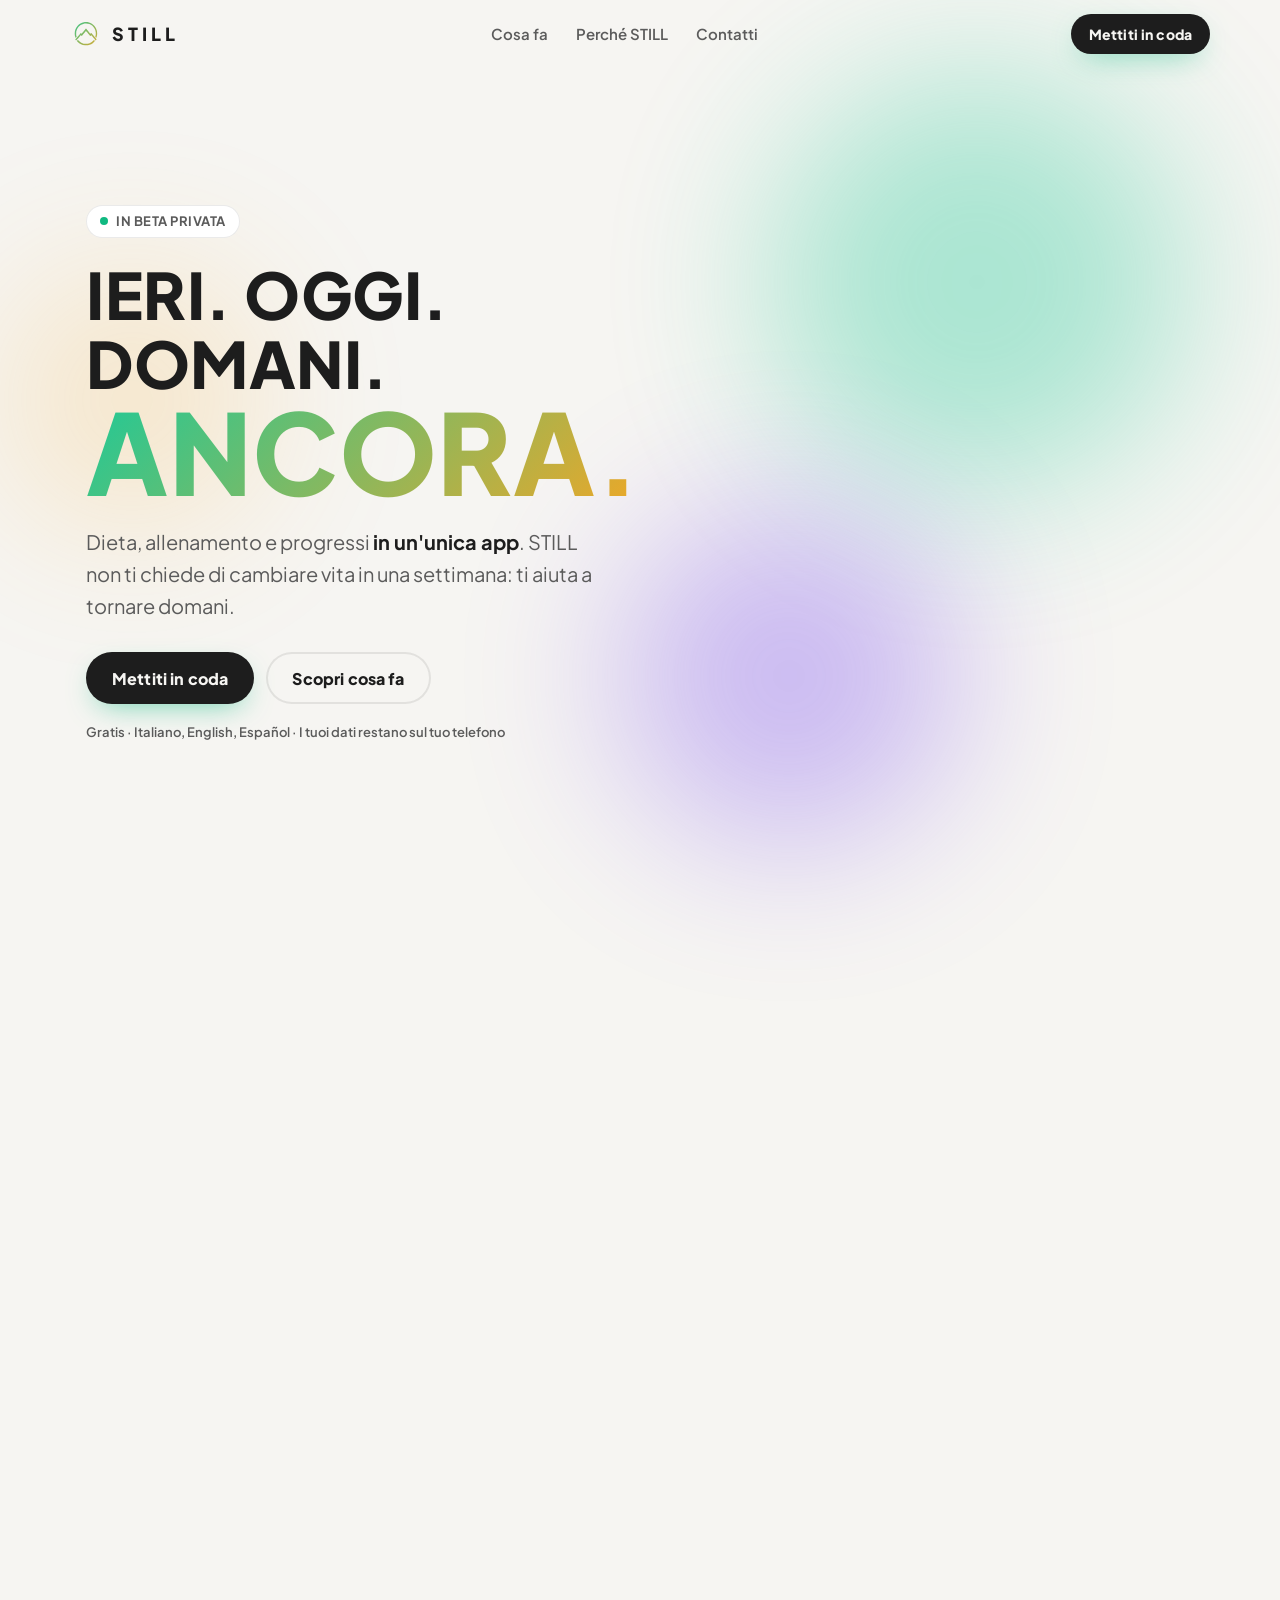
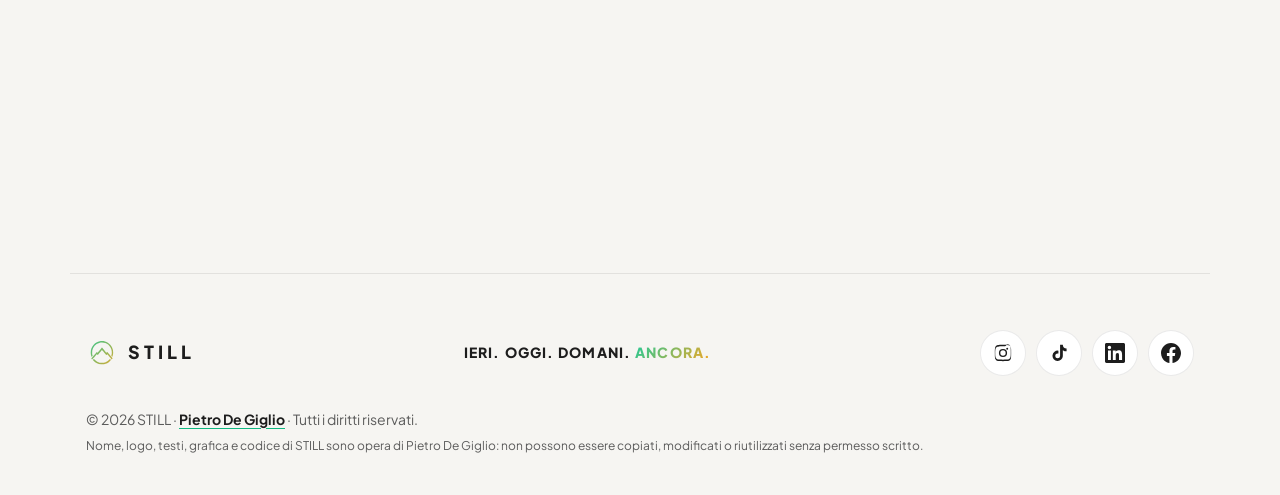
==== commit b2b0c781: "Email del form e link ai social di STILL Co-Authored-By: Claude Opus 5.5 <noreply@anthropic.com>" ====
--- a/index.html
+++ b/index.html
@@ -48,6 +48,12 @@
         "description": "Dieta, allenamento e progressi in un'unica app. Importa piano alimentare e scheda, allenati con progressione guidata, conta calorie e macro, guarda il cambiamento e condividilo.",
         "image": "https://pietrodegiglio.github.io/stillapp/assets/icon-512.png",
         "author": { "@id": "#autore" },
+        "sameAs": [
+          "https://www.instagram.com/still.webapp/",
+          "https://www.tiktok.com/@still.webapp",
+          "https://www.linkedin.com/company/stillwebapp/",
+          "https://www.facebook.com/profile.php?id=61596785875883"
+        ],
         "offers": { "@type": "Offer", "price": "0", "priceCurrency": "EUR" }
       },
       {
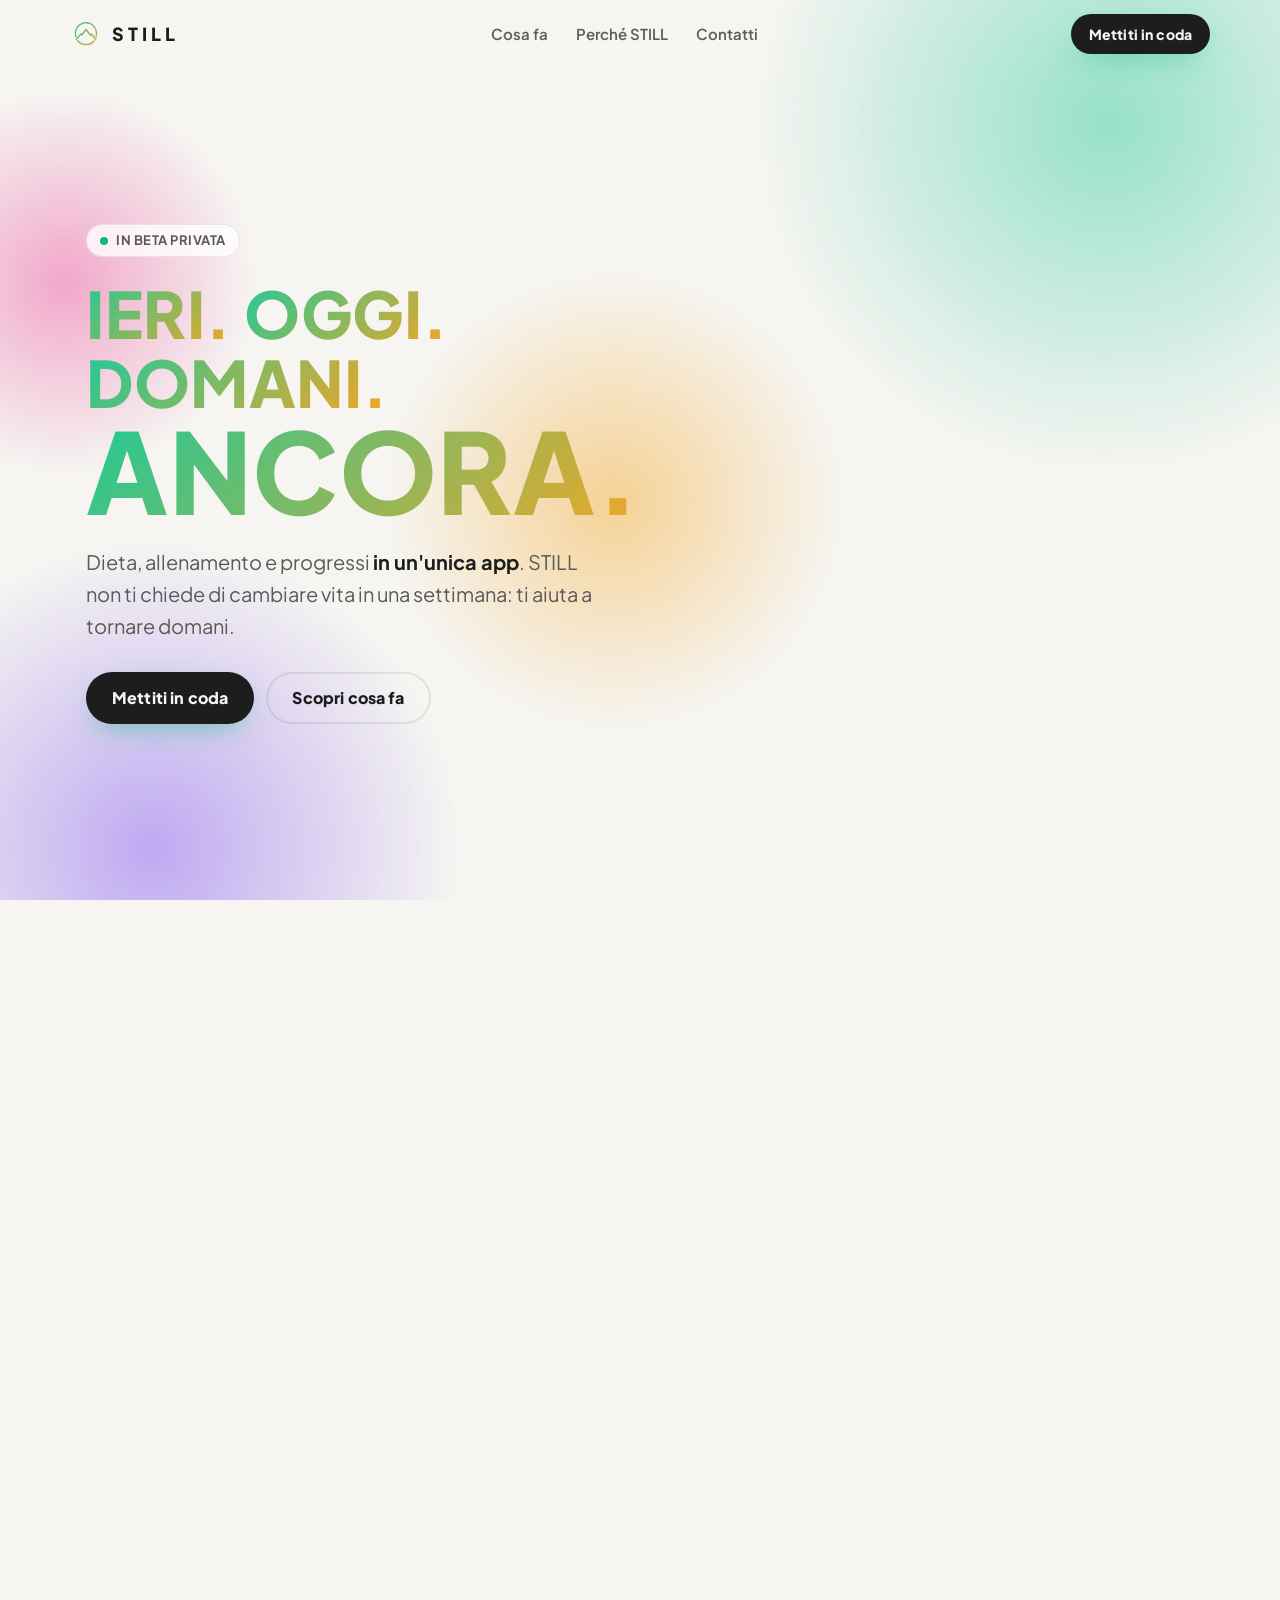
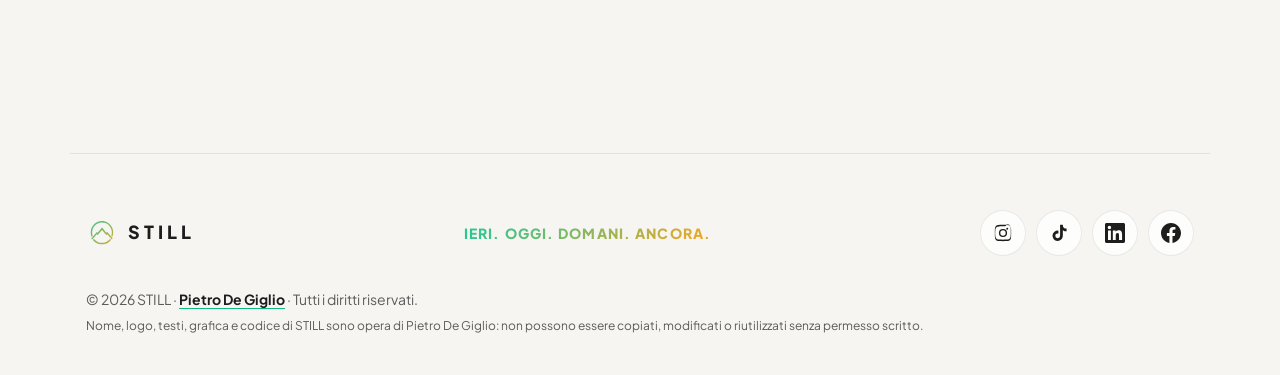
==== commit b5050306: "Sito: sfondo animato più vivo, parole chiave arcobaleno, via i riferimenti a dati sul telefono e ser" ====
--- a/index.html
+++ b/index.html
@@ -69,6 +69,7 @@
 
 <body>
   <a class="skip" href="#contenuto">Vai al contenuto</a>
+  <div class="aura" aria-hidden="true"><i></i><i></i><i></i><i></i></div>
 
   <header class="nav" id="nav">
     <a class="brand" href="#top" aria-label="STILL, torna all'inizio">
@@ -89,15 +90,11 @@
 
     <!-- HERO -->
     <section class="hero" id="top">
-      <div class="glow glow-1" aria-hidden="true"></div>
-      <div class="glow glow-2" aria-hidden="true"></div>
-      <div class="glow glow-3" aria-hidden="true"></div>
-
       <div class="hero-copy">
         <p class="badge"><span class="dot" aria-hidden="true"></span> In beta privata</p>
         <h1>
           <span class="sr-only">STILL: dieta, allenamento e progressi in un'unica app.</span>
-          <span class="h1-days" aria-hidden="true"><span>Ieri.</span> <span>Oggi.</span> <span>Domani.</span></span>
+          <span class="h1-days" aria-hidden="true"><span class="grad-text">Ieri.</span> <span class="grad-text">Oggi.</span> <span class="grad-text">Domani.</span></span>
           <span class="h1-again grad-text" aria-hidden="true">Ancora.</span>
         </h1>
         <p class="lead">
@@ -108,7 +105,6 @@
           <a class="btn" href="#contatti" data-motivo="coda">Mettiti in coda</a>
           <a class="btn btn-ghost" href="#cosa-fa">Scopri cosa fa</a>
         </div>
-        <p class="hero-note">Gratis · Italiano, English, Español · I tuoi dati restano sul tuo telefono</p>
       </div>
 
       <div class="hero-visual" aria-hidden="true">
@@ -153,7 +149,7 @@
     <section class="manifesto reveal">
       <p>
         Non serve la giornata perfetta.<br>
-        Serve <span class="grad-text">la prossima</span>.
+        Serve <span class="grad-text">arrivare alla prossima</span>.
       </p>
     </section>
 
@@ -161,39 +157,39 @@
     <section class="section" id="cosa-fa" aria-labelledby="t-cosa-fa">
       <div class="section-head reveal">
         <p class="eyebrow">Cosa fa</p>
-        <h2 id="t-cosa-fa">Tutto quello che ti serve.<br>Niente di quello che ti distrae.</h2>
+        <h2 id="t-cosa-fa"><span class="grad-text">Tutto quello che ti serve.</span><br>Niente di quello che ti distrae.</h2>
       </div>
 
       <div class="grid">
         <article class="feat reveal">
           <span class="feat-ico" aria-hidden="true">📄</span>
           <h3>Il tuo piano, già dentro</h3>
-          <p>Hai una dieta del nutrizionista o una scheda del coach? Caricala da PDF, Word o dalle note: STILL la legge e la trasforma in giornate da seguire.</p>
+          <p>Hai una dieta del nutrizionista o una scheda del coach? Caricala da PDF, Word o dalle note: STILL la legge e la trasforma in <span class="hl">giornate da seguire</span>.</p>
         </article>
         <article class="feat reveal">
           <span class="feat-ico" aria-hidden="true">💪</span>
           <h3>Allenati serie dopo serie</h3>
-          <p>Esercizi con foto e muscoli coinvolti, sessione guidata e una progressione che sa quando è il momento di aggiungere ripetizioni o peso.</p>
+          <p>Esercizi con foto e muscoli coinvolti, sessione guidata e una <span class="hl">progressione</span> che sa quando è il momento di aggiungere ripetizioni o peso.</p>
         </article>
         <article class="feat reveal">
           <span class="feat-ico" aria-hidden="true">🥗</span>
           <h3>Mangia con un senso</h3>
-          <p>Calorie e macro calcolati da soli, pasti preferiti e idee su misura, anche per chi fa sport e ha una gara nel weekend.</p>
+          <p>Calorie e macro calcolati da soli, pasti preferiti e <span class="hl">idee su misura</span>, anche per chi fa sport e ha una gara nel weekend.</p>
         </article>
         <article class="feat reveal">
           <span class="feat-ico" aria-hidden="true">📈</span>
           <h3>Guarda il cambiamento</h3>
-          <p>Record, foto prima e dopo, la mappa dei muscoli che hai allenato. I progressi che allo specchio non noti, qui li vedi.</p>
+          <p>Record, foto prima e dopo, la mappa dei muscoli che hai allenato. I progressi che allo specchio non noti, <span class="hl">qui li vedi</span>.</p>
         </article>
         <article class="feat reveal">
           <span class="feat-ico" aria-hidden="true">🥚</span>
           <h3>Un compagno che cresce con te</h3>
-          <p>Ogni serie di giorni parte da un uovo. Cosa ne esce, e come si evolve, dipende solo dalla tua costanza.</p>
+          <p>Ogni serie di giorni parte da un uovo. Cosa ne esce, e come si evolve, dipende solo dalla tua <span class="hl">costanza</span>.</p>
         </article>
         <article class="feat reveal">
           <span class="feat-ico" aria-hidden="true">📲</span>
           <h3>Raccontalo</h3>
-          <p>Storie e video riepilogo pronti da pubblicare: la settimana, il mese, il tuo anno su STILL. Il percorso è tuo, mostralo.</p>
+          <p>Storie e video riepilogo pronti da pubblicare: la settimana, il mese, il tuo anno su STILL. <span class="hl">Il percorso è tuo, mostralo.</span></p>
         </article>
       </div>
 
@@ -204,24 +200,20 @@
     <section class="section why" id="perche" aria-labelledby="t-perche">
       <div class="section-head reveal">
         <p class="eyebrow">Perché STILL</p>
-        <h2 id="t-perche">Fatta per chi ricomincia.<br>E per chi non smette.</h2>
+        <h2 id="t-perche">Fatta per chi <span class="grad-text">ricomincia</span>.<br>E per chi <span class="grad-text">non smette</span>.</h2>
       </div>
       <ul class="why-list">
         <li class="reveal">
           <b>Un'app al posto di tre</b>
-          <span>Dieta, palestra e progressi parlano tra loro: quello che mangi tiene conto di come ti alleni.</span>
-        </li>
-        <li class="reveal">
-          <b>I tuoi dati sono tuoi</b>
-          <span>Niente account obbligatori, niente server: tutto resta sul tuo telefono e funziona anche offline.</span>
+          <span>Dieta, palestra e progressi <span class="hl">parlano tra loro</span>: quello che mangi tiene conto di come ti alleni.</span>
         </li>
         <li class="reveal">
           <b>Palestra, casa o campo</b>
-          <span>Suggerimenti che si adattano a quello che fai davvero, con sempre un'alternativa pronta.</span>
+          <span>Suggerimenti che <span class="hl">si adattano a te</span> e a quello che fai davvero, con sempre un'alternativa pronta.</span>
         </li>
         <li class="reveal">
           <b>Ogni giorno un motivo</b>
-          <span>Una frase nuova al giorno, trofei da sbloccare e piccoli traguardi che fanno venire voglia di esserci domani.</span>
+          <span>Una frase nuova al giorno, trofei da sbloccare e piccoli traguardi che fanno venire <span class="hl">voglia di esserci domani</span>.</span>
         </li>
       </ul>
     </section>
@@ -285,7 +277,7 @@
         <span class="brand-logo logo-mask grad-bg" aria-hidden="true"></span>
         <span class="brand-name">STILL</span>
       </a>
-      <p class="footer-claim">Ieri. Oggi. Domani. <span class="grad-text">Ancora.</span></p>
+      <p class="footer-claim"><span class="grad-text">Ieri. Oggi. Domani. Ancora.</span></p>
       <ul class="social" id="social" aria-label="STILL sui social">
         <li><a data-social="instagram" aria-label="STILL su Instagram" target="_blank" rel="noopener">
           <svg viewBox="0 0 24 24" aria-hidden="true"><path d="M12 2.2c3.2 0 3.6 0 4.8.1 1.2.1 1.8.2 2.2.4.6.2 1 .5 1.4.9.4.4.7.9.9 1.4.2.4.4 1.1.4 2.2.1 1.3.1 1.6.1 4.8s0 3.6-.1 4.8c-.1 1.2-.2 1.8-.4 2.2-.2.6-.5 1-.9 1.4-.4.4-.9.7-1.4.9-.4.2-1.1.4-2.2.4-1.3.1-1.6.1-4.8.1s-3.6 0-4.8-.1c-1.2-.1-1.8-.2-2.2-.4-.6-.2-1-.5-1.4-.9-.4-.4-.7-.9-.9-1.4-.2-.4-.4-1.1-.4-2.2C2.2 15.6 2.2 15.2 2.2 12s0-3.6.1-4.8c.1-1.2.2-1.8.4-2.2.2-.6.5-1 .9-1.4.4-.4.9-.7 1.4-.9.4-.2 1.1-.4 2.2-.4C8.4 2.2 8.8 2.2 12 2.2zm0 1.8c-3.1 0-3.5 0-4.7.1-1.1.1-1.7.2-2.1.4-.5.2-.9.4-1.2.8-.4.4-.6.7-.8 1.2-.2.4-.3 1-.4 2.1C2.7 9.8 2.7 10.2 2.7 12s0 2.2.1 3.4c.1 1.1.2 1.7.4 2.1.2.5.4.9.8 1.2.4.4.7.6 1.2.8.4.2 1 .3 2.1.4 1.2.1 1.6.1 4.7.1s3.5 0 4.7-.1c1.1-.1 1.7-.2 2.1-.4.5-.2.9-.4 1.2-.8.4-.4.6-.7.8-1.2.2-.4.3-1 .4-2.1.1-1.2.1-1.6.1-4.7s0-3.5-.1-4.7c-.1-1.1-.2-1.7-.4-2.1-.2-.5-.4-.9-.8-1.2-.4-.4-.7-.6-1.2-.8-.4-.2-1-.3-2.1-.4C15.5 4 15.1 4 12 4zm0 3.1a4.9 4.9 0 110 9.8 4.9 4.9 0 010-9.8zm0 8.1a3.2 3.2 0 100-6.4 3.2 3.2 0 000 6.4zm6.2-8.3a1.1 1.1 0 11-2.3 0 1.1 1.1 0 012.3 0z"/></svg>
--- a/css/style.css
+++ b/css/style.css
@@ -19,7 +19,7 @@
 :root {
   --bg: #F6F5F2;
   --bg-soft: #EFEDE8;
-  --card: #FFFFFF;
+  --card: rgba(255, 255, 255, .78);
   --ink: #1D1D1D;
   --ink-soft: #5B5B5B;
   --line: rgba(29, 29, 29, .09);
@@ -30,17 +30,19 @@
   --grad: linear-gradient(135deg, var(--teal), var(--amber), var(--violet), var(--teal));
   --shadow: 0 20px 50px -20px rgba(29, 29, 29, .25);
   --radius: 22px;
+  --aura-op: .45;
   color-scheme: light;
 }
 @media (prefers-color-scheme: dark) {
   :root {
     --bg: #121212;
     --bg-soft: #1A1A1A;
-    --card: #1E1E1E;
+    --card: rgba(30, 30, 30, .72);
     --ink: #F3F2EF;
     --ink-soft: #A9A9A9;
     --line: rgba(255, 255, 255, .09);
     --shadow: 0 20px 50px -20px rgba(0, 0, 0, .7);
+    --aura-op: .42;
     color-scheme: dark;
   }
 }
@@ -147,14 +149,18 @@
   max-width: 1140px; margin: 0 auto;
   padding: 120px 16px 72px;
 }
-.glow { position: absolute; border-radius: 50%; filter: blur(80px); opacity: .35; z-index: -1; pointer-events: none; }
-.glow-1 { width: 420px; height: 420px; background: var(--teal); top: 8%; right: 2%; animation: float 14s ease-in-out infinite; }
-.glow-2 { width: 340px; height: 340px; background: var(--violet); bottom: 6%; right: 22%; animation: float 18s ease-in-out infinite reverse; }
-.glow-3 { width: 260px; height: 260px; background: var(--amber); top: 30%; left: -6%; opacity: .2; animation: float 16s ease-in-out infinite; }
-@keyframes float {
-  0%, 100% { transform: translate(0, 0); }
-  50% { transform: translate(-30px, 24px); }
-}
+/* Sfondo vivo: macchie di colore che si muovono piano dietro tutta la pagina */
+.aura { position: fixed; inset: 0; z-index: -1; overflow: hidden; pointer-events: none; }
+.aura i { position: absolute; border-radius: 50%; opacity: var(--aura-op); will-change: transform; background: radial-gradient(circle closest-side, var(--c) 0%, transparent 100%) !important; }
+.aura i:nth-child(1) { width: 55vmax; height: 55vmax; --c: var(--teal); top: -18vmax; right: -14vmax; animation: drift1 22s ease-in-out infinite; }
+.aura i:nth-child(2) { width: 48vmax; height: 48vmax; --c: var(--violet); bottom: -20vmax; left: -12vmax; animation: drift2 26s ease-in-out infinite; }
+.aura i:nth-child(3) { width: 36vmax; height: 36vmax; --c: var(--amber); top: 30%; left: 30%; animation: drift3 30s ease-in-out infinite; }
+.aura i:nth-child(4) { width: 30vmax; height: 30vmax; --c: #EC4899; top: 10%; left: -10vmax; animation: drift2 34s ease-in-out infinite reverse; }
+@keyframes drift1 { 0%, 100% { transform: translate(0, 0) scale(1); } 50% { transform: translate(-18vw, 22vh) scale(1.15); } }
+@keyframes drift2 { 0%, 100% { transform: translate(0, 0) scale(1); } 50% { transform: translate(22vw, -18vh) scale(.9); } }
+@keyframes drift3 { 0%, 100% { transform: translate(0, 0) scale(1); } 33% { transform: translate(-20vw, 15vh) scale(1.2); } 66% { transform: translate(15vw, -10vh) scale(.85); } }
+.hl { font-weight: 800; }
+.hl { background: var(--grad); background-size: 300% 300%; -webkit-background-clip: text; background-clip: text; -webkit-text-fill-color: transparent; color: transparent; animation: gradientShift 6s ease infinite; }
 
 .badge {
   display: inline-flex; align-items: center; gap: 8px;
@@ -170,9 +176,9 @@
 }
 .hero h1 { margin: 22px 0 22px; font-weight: 800; text-transform: uppercase; letter-spacing: .02em; }
 .h1-days { display: block; font-size: clamp(34px, 6vw, 64px); }
-.h1-days span { display: inline-block; opacity: 0; animation: rise .7s ease forwards; }
-.h1-days span:nth-child(2) { animation-delay: .15s; }
-.h1-days span:nth-child(3) { animation-delay: .3s; }
+.h1-days span { display: inline-block; opacity: 0; animation: rise .7s ease forwards, gradientShift 6s ease infinite; }
+.h1-days span:nth-child(2) { animation-delay: .15s, 0s; }
+.h1-days span:nth-child(3) { animation-delay: .3s, 0s; }
 .h1-again { display: block; font-size: clamp(54px, 10vw, 112px); line-height: .95; opacity: 0; animation: rise .8s ease .5s forwards, gradientShift 6s ease infinite; }
 @keyframes rise {
   from { opacity: 0; transform: translateY(18px); }
@@ -181,7 +187,6 @@
 .lead { font-size: clamp(17px, 2vw, 20px); color: var(--ink-soft); max-width: 34ch; }
 .lead strong { color: var(--ink); }
 .cta-row { display: flex; flex-wrap: wrap; gap: 12px; margin-top: 30px; }
-.hero-note { margin-top: 18px; font-size: 13px; color: var(--ink-soft); font-weight: 600; }
 
 /* Telefono finto: un assaggio, non tutta l'app */
 .hero-visual { display: flex; justify-content: center; perspective: 1200px; }
@@ -254,7 +259,7 @@
 
 .grid { display: grid; grid-template-columns: repeat(3, 1fr); gap: 18px; }
 .feat {
-  background: var(--card); border-radius: var(--radius); padding: 28px;
+  background: var(--card); -webkit-backdrop-filter: blur(12px); backdrop-filter: blur(12px); border-radius: var(--radius); padding: 28px;
   box-shadow: inset 0 0 0 1px var(--line);
   transition: transform .25s ease, box-shadow .25s ease;
 }
@@ -267,10 +272,10 @@
 .feat p { color: var(--ink-soft); font-size: 16px; }
 .more { margin-top: 32px; text-align: center; color: var(--ink-soft); font-weight: 600; font-style: italic; }
 
-.why-list { list-style: none; margin: 0; padding: 0; display: grid; grid-template-columns: repeat(2, 1fr); gap: 0 48px; }
+.why-list { list-style: none; margin: 0; padding: 0; display: grid; grid-template-columns: repeat(3, 1fr); gap: 0 40px; }
 .why-list li { padding: 26px 0; border-top: 1px solid var(--line); display: flex; flex-direction: column; gap: 6px; }
 .why-list b { font-size: 21px; font-weight: 800; }
-.why-list span { color: var(--ink-soft); }
+.why-list li > span { color: var(--ink-soft); }
 
 /* Contatti */
 .contact-card {
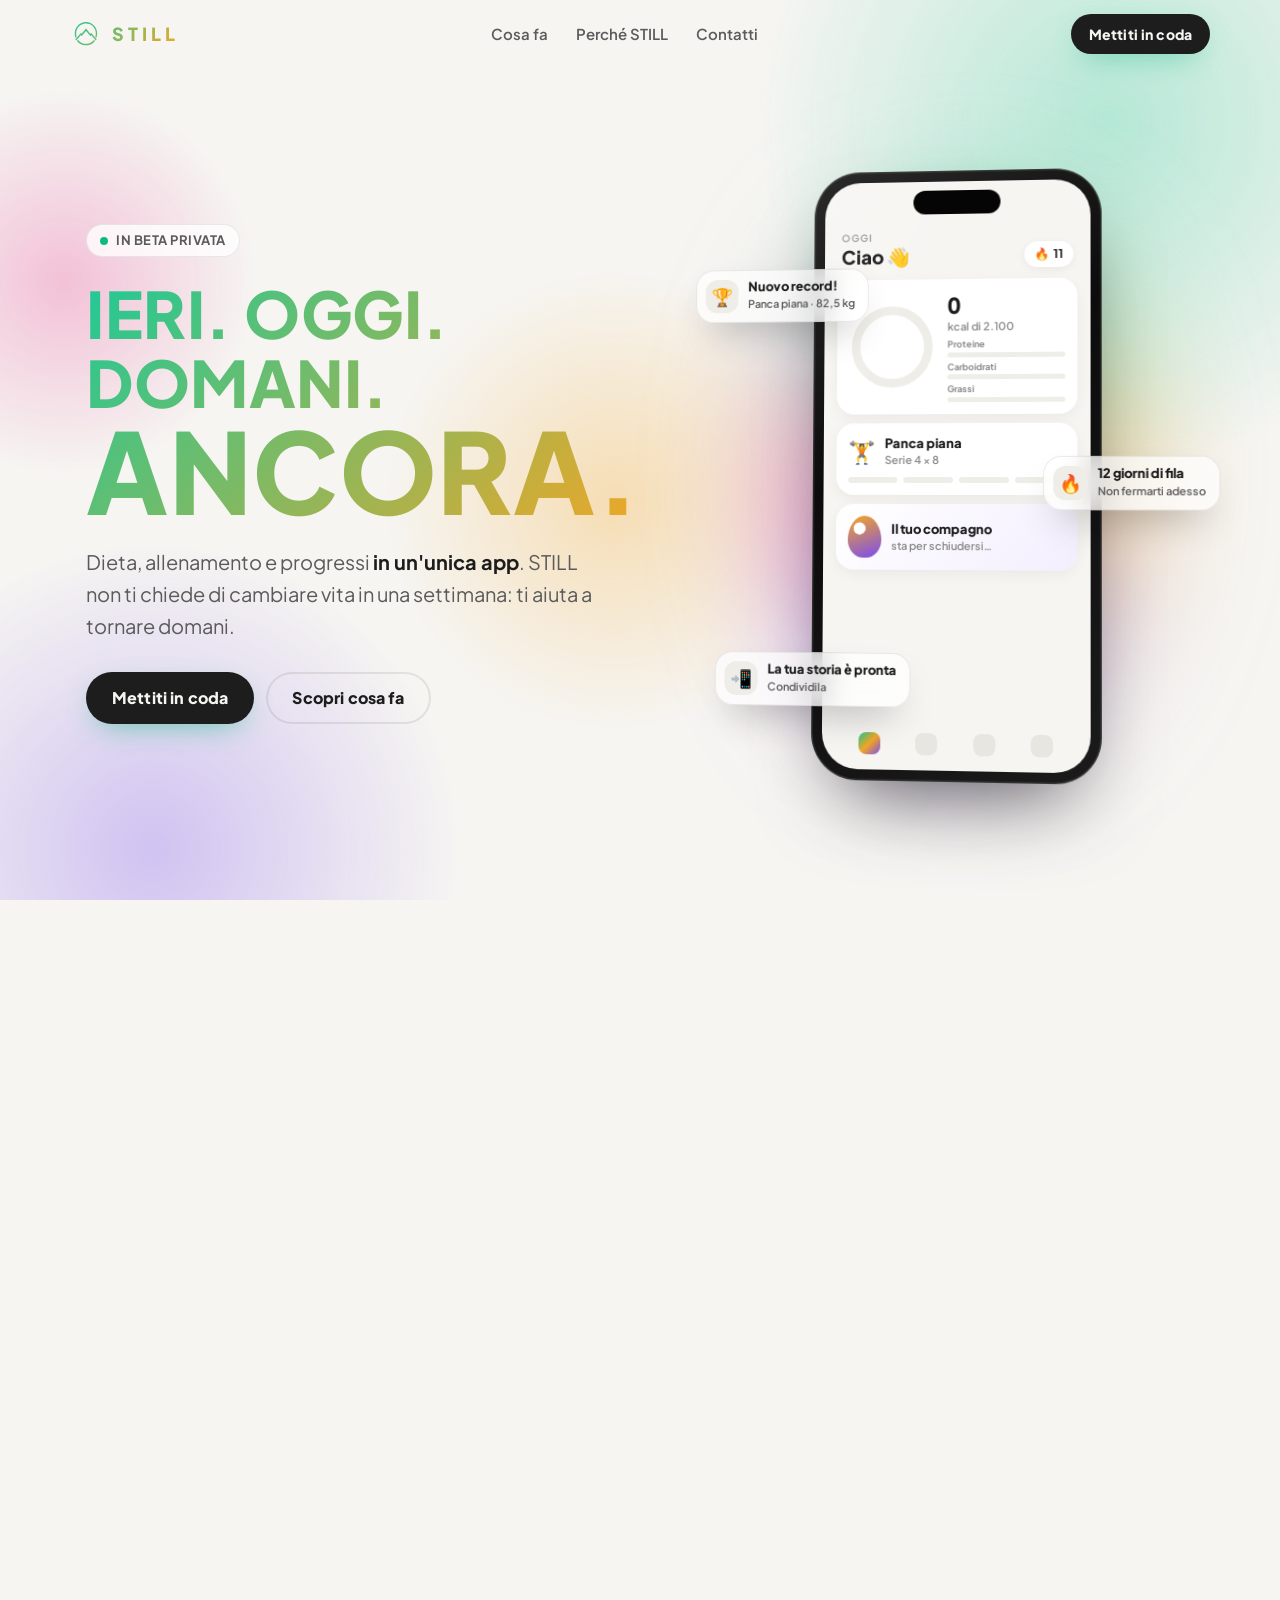
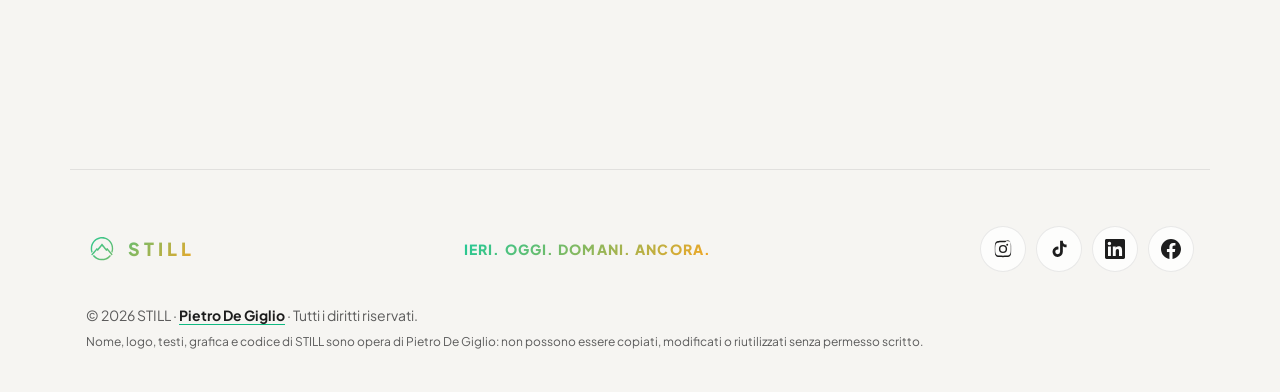
==== commit b397301c: "Sito: telefono animato con notifiche e inclinazione, logo e titoli di sezione col gradiente sincroni" ====
--- a/index.html
+++ b/index.html
@@ -74,7 +74,7 @@
   <header class="nav" id="nav">
     <a class="brand" href="#top" aria-label="STILL, torna all'inizio">
       <span class="brand-logo logo-mask grad-bg" aria-hidden="true"></span>
-      <span class="brand-name">STILL</span>
+      <span class="brand-name grad-text">STILL</span>
     </a>
     <nav aria-label="Sezioni">
       <ul class="nav-links">
@@ -108,39 +108,56 @@
       </div>
 
       <div class="hero-visual" aria-hidden="true">
-        <div class="phone">
-          <div class="phone-notch"></div>
-          <div class="screen">
-            <div class="scr-head">
-              <span class="scr-hello">Ciao 👋</span>
-              <span class="scr-streak">🔥 12</span>
-            </div>
-            <div class="card card-ring">
-              <svg viewBox="0 0 120 120" class="ring">
-                <circle cx="60" cy="60" r="50" class="ring-bg"/>
-                <circle cx="60" cy="60" r="50" class="ring-fg"/>
-              </svg>
-              <div class="ring-txt"><b>1.420</b><small>kcal di 2.100</small></div>
-              <div class="macros">
-                <span><i class="m m-p"></i>Proteine</span>
-                <span><i class="m m-c"></i>Carboidrati</span>
-                <span><i class="m m-g"></i>Grassi</span>
+        <div class="stage" id="stage">
+          <div class="halo"></div>
+          <div class="phone">
+            <div class="phone-notch"></div>
+            <div class="screen">
+              <div class="scr-head">
+                <div><small>Oggi</small><span class="scr-hello">Ciao 👋</span></div>
+                <span class="scr-streak"><span class="flame">🔥</span><b id="streak">11</b></span>
               </div>
-            </div>
-            <div class="card card-row">
-              <span class="emoji">🏋️</span>
-              <div><b>Allenamento di oggi</b><small>Petto e tricipiti · 6 esercizi</small></div>
-              <span class="pill">+2,5 kg</span>
-            </div>
-            <div class="card card-quote blur">
-              <small>Frase del giorno</small>
-              <b>“…”</b>
-            </div>
-            <div class="card card-pet">
-              <span class="egg"></span>
-              <div><b>Il tuo compagno</b><small>si sta per schiudere…</small></div>
+
+              <div class="card card-ring">
+                <svg viewBox="0 0 120 120" class="ring">
+                  <defs>
+                    <linearGradient id="ringGrad" x1="0" y1="0" x2="1" y2="1">
+                      <stop offset="0" stop-color="#20C997"/><stop offset=".5" stop-color="#F5A623"/><stop offset="1" stop-color="#7A4DF1"/>
+                    </linearGradient>
+                  </defs>
+                  <circle cx="60" cy="60" r="50" class="ring-bg"/>
+                  <circle cx="60" cy="60" r="50" class="ring-fg" stroke="url(#ringGrad)"/>
+                </svg>
+                <div class="ring-txt"><b id="kcal">0</b><small>kcal di 2.100</small></div>
+                <div class="macros">
+                  <span><em>Proteine</em><i><u class="m-p"></u></i></span>
+                  <span><em>Carboidrati</em><i><u class="m-c"></u></i></span>
+                  <span><em>Grassi</em><i><u class="m-g"></u></i></span>
+                </div>
+              </div>
+
+              <div class="card card-work">
+                <div class="work-top">
+                  <span class="emoji">🏋️</span>
+                  <div><b>Panca piana</b><small>Serie 4 × 8</small></div>
+                  <span class="pill" id="pill">+2,5 kg</span>
+                </div>
+                <div class="sets"><i></i><i></i><i></i><i></i></div>
+              </div>
+
+              <div class="card card-pet" id="pet">
+                <span class="egg"><svg viewBox="0 0 34 42" class="crack"><path d="M4 20 L10 16 L14 22 L19 15 L24 21 L30 17"/></svg></span>
+                <div><b>Il tuo compagno</b><small class="pet-a">sta per schiudersi…</small><small class="pet-b">Chi sarà? 👀</small></div>
+                <span class="sparkle">✨</span>
+              </div>
+
+              <div class="tabbar"><i class="on"></i><i></i><i></i><i></i></div>
             </div>
           </div>
+
+          <div class="chip chip-1"><span class="chip-ico">🏆</span><span><b>Nuovo record!</b><small>Panca piana · 82,5 kg</small></span></div>
+          <div class="chip chip-2"><span class="chip-ico">🔥</span><span><b>12 giorni di fila</b><small>Non fermarti adesso</small></span></div>
+          <div class="chip chip-3"><span class="chip-ico">📲</span><span><b>La tua storia è pronta</b><small>Condividila</small></span></div>
         </div>
       </div>
     </section>
@@ -156,7 +173,7 @@
     <!-- FUNZIONI -->
     <section class="section" id="cosa-fa" aria-labelledby="t-cosa-fa">
       <div class="section-head reveal">
-        <p class="eyebrow">Cosa fa</p>
+        <p class="eyebrow"><span class="grad-text">Cosa fa</span></p>
         <h2 id="t-cosa-fa"><span class="grad-text">Tutto quello che ti serve.</span><br>Niente di quello che ti distrae.</h2>
       </div>
 
@@ -199,7 +216,7 @@
     <!-- PERCHÉ -->
     <section class="section why" id="perche" aria-labelledby="t-perche">
       <div class="section-head reveal">
-        <p class="eyebrow">Perché STILL</p>
+        <p class="eyebrow"><span class="grad-text">Perché STILL</span></p>
         <h2 id="t-perche">Fatta per chi <span class="grad-text">ricomincia</span>.<br>E per chi <span class="grad-text">non smette</span>.</h2>
       </div>
       <ul class="why-list">
@@ -222,7 +239,7 @@
     <section class="section contact" id="contatti" aria-labelledby="t-contatti">
       <div class="contact-card reveal">
         <div class="contact-intro">
-          <p class="eyebrow">Contatti</p>
+          <p class="eyebrow"><span class="grad-text">Contatti</span></p>
           <h2 id="t-contatti">Scrivici.</h2>
           <p>STILL è in beta privata e cresce con chi la usa. Vuoi provarla tra i primi, hai un'idea o vuoi collaborare? Ogni messaggio viene letto.</p>
           <ul class="contact-points">
@@ -275,7 +292,7 @@
     <div class="footer-top">
       <a class="brand" href="#top" aria-label="STILL, torna all'inizio">
         <span class="brand-logo logo-mask grad-bg" aria-hidden="true"></span>
-        <span class="brand-name">STILL</span>
+        <span class="brand-name grad-text">STILL</span>
       </a>
       <p class="footer-claim"><span class="grad-text">Ieri. Oggi. Domani. Ancora.</span></p>
       <ul class="social" id="social" aria-label="STILL sui social">
--- a/css/style.css
+++ b/css/style.css
@@ -30,7 +30,7 @@
   --grad: linear-gradient(135deg, var(--teal), var(--amber), var(--violet), var(--teal));
   --shadow: 0 20px 50px -20px rgba(29, 29, 29, .25);
   --radius: 22px;
-  --aura-op: .45;
+  --aura-op: .30;
   color-scheme: light;
 }
 @media (prefers-color-scheme: dark) {
@@ -42,7 +42,7 @@
     --ink-soft: #A9A9A9;
     --line: rgba(255, 255, 255, .09);
     --shadow: 0 20px 50px -20px rgba(0, 0, 0, .7);
-    --aura-op: .42;
+    --aura-op: .2;
     color-scheme: dark;
   }
 }
@@ -92,6 +92,24 @@
   color: transparent;
   animation: gradientShift 6s ease infinite;
 }
+/* Gradiente sincronizzato: le scritte una sopra l'altra condividono UN solo gradiente
+   (main.js misura il blocco e dice a ogni pezzo dove si trova), e tutte si muovono
+   insieme grazie a --gs animata sulla pagina. */
+@property --gs { syntax: "<number>"; inherits: true; initial-value: 0; }
+@keyframes gsShift { 0%, 100% { --gs: 0; } 50% { --gs: 1; } }
+html { animation: gsShift 6s ease infinite; }
+.gsync {
+  animation: none !important;
+  background-image: linear-gradient(135deg, var(--teal), var(--amber), var(--violet), var(--teal)) !important;
+  background-size: calc(var(--gw) * 3) calc(var(--gh) * 3) !important;
+  background-position: calc(var(--gs) * -2 * var(--gw) - var(--gx)) calc(var(--gs) * -2 * var(--gh) - var(--gy)) !important;
+  background-repeat: no-repeat !important;
+}
+.h1-days .gsync, .h1-again.gsync { animation: rise .7s ease forwards !important; }
+.h1-days .gsync:nth-child(2) { animation-delay: .15s !important; }
+.h1-days .gsync:nth-child(3) { animation-delay: .3s !important; }
+.h1-again.gsync { animation-delay: .5s !important; animation-duration: .8s !important; }
+
 .grad-bg {
   background: var(--grad);
   background-size: 300% 300%;
@@ -176,10 +194,10 @@
 }
 .hero h1 { margin: 22px 0 22px; font-weight: 800; text-transform: uppercase; letter-spacing: .02em; }
 .h1-days { display: block; font-size: clamp(34px, 6vw, 64px); }
-.h1-days span { display: inline-block; opacity: 0; animation: rise .7s ease forwards, gradientShift 6s ease infinite; }
-.h1-days span:nth-child(2) { animation-delay: .15s, 0s; }
-.h1-days span:nth-child(3) { animation-delay: .3s, 0s; }
-.h1-again { display: block; font-size: clamp(54px, 10vw, 112px); line-height: .95; opacity: 0; animation: rise .8s ease .5s forwards, gradientShift 6s ease infinite; }
+.h1-days span { display: inline-block; opacity: 0; animation: rise .7s ease forwards; }
+.h1-days span:nth-child(2) { animation-delay: .15s; }
+.h1-days span:nth-child(3) { animation-delay: .3s; }
+.h1-again { display: block; font-size: clamp(54px, 10vw, 112px); line-height: .95; opacity: 0; animation: rise .8s ease .5s forwards; }
 @keyframes rise {
   from { opacity: 0; transform: translateY(18px); }
   to { opacity: 1; transform: none; }
@@ -188,64 +206,122 @@
 .lead strong { color: var(--ink); }
 .cta-row { display: flex; flex-wrap: wrap; gap: 12px; margin-top: 30px; }
 
-/* Telefono finto: un assaggio, non tutta l'app */
-.hero-visual { display: flex; justify-content: center; perspective: 1200px; }
+/* Telefono: un assaggio animato dell'app, non tutta l'app */
+.hero-visual { display: flex; justify-content: center; perspective: 1400px; }
+.stage {
+  position: relative; transform-style: preserve-3d;
+  transform: rotateY(var(--ry, -10deg)) rotateX(var(--rx, 4deg));
+  transition: transform .5s cubic-bezier(.2, .8, .2, 1);
+}
+.halo {
+  position: absolute; inset: 6% -14%; border-radius: 50%;
+  background: conic-gradient(from 0deg, var(--teal), var(--amber), var(--violet), #EC4899, var(--teal));
+  filter: blur(60px); opacity: .5;
+  animation: spin 14s linear infinite;
+}
+@keyframes spin { to { transform: rotate(360deg); } }
 .phone {
   position: relative; width: 290px; aspect-ratio: 9 / 19;
-  border-radius: 46px; padding: 12px;
-  background: #0E0E0E;
-  box-shadow: var(--shadow), 0 0 0 2px rgba(255, 255, 255, .06) inset;
-  transform: rotateY(-12deg) rotateX(4deg);
+  border-radius: 46px; padding: 11px;
+  background: linear-gradient(145deg, #2a2a2a, #0c0c0c 40%, #1b1b1b);
+  box-shadow: 0 40px 80px -30px rgba(0, 0, 0, .6), inset 0 0 0 1.5px rgba(255, 255, 255, .12);
   animation: phoneIn 1.1s cubic-bezier(.2, .8, .2, 1) .2s both;
 }
+.phone::after { /* riflesso sul vetro */
+  content: ""; position: absolute; inset: 11px; border-radius: 36px; pointer-events: none;
+  background: linear-gradient(115deg, rgba(255, 255, 255, .35) 0%, rgba(255, 255, 255, 0) 30%);
+  mix-blend-mode: soft-light;
+}
 @keyframes phoneIn {
-  from { opacity: 0; transform: rotateY(-25deg) rotateX(8deg) translateY(40px); }
-  to { opacity: 1; transform: rotateY(-12deg) rotateX(4deg); }
-}
-.phone-notch { position: absolute; top: 20px; left: 50%; width: 90px; height: 24px; border-radius: 20px; background: #0E0E0E; transform: translateX(-50%); z-index: 2; }
+  from { opacity: 0; transform: translateY(60px) scale(.94); }
+  to { opacity: 1; transform: none; }
+}
+.phone-notch { position: absolute; top: 20px; left: 50%; width: 88px; height: 24px; border-radius: 20px; background: #050505; transform: translateX(-50%); z-index: 2; }
 .screen {
-  height: 100%; border-radius: 36px; overflow: hidden;
+  position: relative; height: 100%; border-radius: 36px; overflow: hidden;
   background: #F6F5F2; color: #1D1D1D;
-  padding: 52px 14px 14px; display: flex; flex-direction: column; gap: 10px;
+  padding: 50px 13px 13px; display: flex; flex-direction: column; gap: 9px;
   font-size: 12px; line-height: 1.3; text-align: left;
 }
-.scr-head { display: flex; justify-content: space-between; align-items: center; padding: 0 4px; }
-.scr-hello { font-weight: 800; font-size: 18px; }
-.scr-streak { font-weight: 800; background: #fff; padding: 4px 10px; border-radius: 999px; box-shadow: 0 2px 8px rgba(0, 0, 0, .06); }
+.scr-head { display: flex; justify-content: space-between; align-items: flex-end; padding: 0 4px 2px; }
+.scr-head small { display: block; font-size: 10px; font-weight: 700; color: #9a9a9a; text-transform: uppercase; letter-spacing: .1em; }
+.scr-hello { font-weight: 800; font-size: 19px; }
+.scr-streak { display: inline-flex; align-items: center; gap: 4px; font-weight: 800; background: #fff; padding: 5px 10px; border-radius: 999px; box-shadow: 0 2px 8px rgba(0, 0, 0, .06); }
+.scr-streak b { display: inline-block; }
+.scr-streak b.bump { animation: bump .6s ease; }
+.flame { display: inline-block; animation: flicker 1.2s ease-in-out infinite; transform-origin: 50% 90%; }
+@keyframes flicker { 0%, 100% { transform: scale(1) rotate(0); } 30% { transform: scale(1.12) rotate(-6deg); } 60% { transform: scale(.95) rotate(5deg); } }
+@keyframes bump { 0% { transform: scale(1); } 40% { transform: scale(1.6); color: #F5A623; } 100% { transform: scale(1); } }
 .card { background: #fff; border-radius: 18px; padding: 12px; box-shadow: 0 4px 14px rgba(0, 0, 0, .05); }
 .card b { display: block; font-weight: 800; font-size: 13px; }
 .card small { color: #8A8A8A; font-weight: 600; font-size: 11px; }
-.card-ring { display: grid; grid-template-columns: 92px 1fr; grid-template-rows: auto auto; align-items: center; gap: 4px 12px; position: relative; }
-.ring { width: 92px; height: 92px; grid-row: span 2; transform: rotate(-90deg); }
+.card-ring { display: grid; grid-template-columns: 88px 1fr; align-items: center; gap: 4px 12px; }
+.ring { width: 88px; height: 88px; grid-row: span 2; transform: rotate(-90deg); }
 .ring circle { fill: none; stroke-width: 12; }
 .ring-bg { stroke: #EFEDE8; }
-.ring-fg { stroke: #10B981; stroke-linecap: round; stroke-dasharray: 314; stroke-dashoffset: 314; animation: ring 1.6s ease 1s forwards; }
-@keyframes ring { to { stroke-dashoffset: 102; } }
-.ring-txt b { font-size: 20px; }
-.macros { display: flex; flex-direction: column; gap: 2px; font-size: 10px; font-weight: 700; color: #6b6b6b; }
-.macros span { display: flex; align-items: center; gap: 6px; }
-.m { width: 8px; height: 8px; border-radius: 3px; display: inline-block; }
+.ring-fg { stroke-linecap: round; stroke-dasharray: 314; stroke-dashoffset: 314; transition: stroke-dashoffset 1.6s cubic-bezier(.3, .7, .2, 1); }
+.play .ring-fg { stroke-dashoffset: 102; }
+.ring-txt b { font-size: 22px; font-variant-numeric: tabular-nums; }
+.macros { display: grid; gap: 4px; }
+.macros span { display: grid; gap: 2px; }
+.macros em { font-style: normal; font-size: 9px; font-weight: 700; color: #8a8a8a; }
+.macros i { display: block; height: 5px; border-radius: 5px; background: #EFEDE8; overflow: hidden; }
+.macros u { display: block; height: 100%; width: 0; border-radius: 5px; transition: width 1.4s cubic-bezier(.3, .7, .2, 1); }
 .m-p { background: #7A4DF1; } .m-c { background: #F5A623; } .m-g { background: #20C997; }
-.card-row, .card-pet { display: flex; align-items: center; gap: 10px; }
-.card-row > div, .card-pet > div { flex: 1; min-width: 0; }
+.play .m-p { width: 72%; transition-delay: .3s; }
+.play .m-c { width: 58%; transition-delay: .45s; }
+.play .m-g { width: 44%; transition-delay: .6s; }
+.work-top { display: flex; align-items: center; gap: 10px; }
+.work-top > div { flex: 1; min-width: 0; }
 .emoji { font-size: 22px; }
-.pill { background: rgba(16, 185, 129, .12); color: #0b8a61; font-weight: 800; font-size: 11px; padding: 4px 8px; border-radius: 999px; white-space: nowrap; }
-.card-quote { text-align: center; padding: 16px 12px; }
-.card-quote b { font-size: 15px; margin-top: 4px; letter-spacing: .3em; }
-.card-pet { background: linear-gradient(135deg, #fff, #f1fbf7); }
+.pill { background: rgba(16, 185, 129, .14); color: #0b8a61; font-weight: 800; font-size: 11px; padding: 4px 8px; border-radius: 999px; white-space: nowrap; opacity: 0; transform: scale(.5); transition: opacity .3s, transform .4s cubic-bezier(.3, 1.6, .5, 1); }
+.pill.show { opacity: 1; transform: none; }
+.sets { display: grid; grid-template-columns: repeat(4, 1fr); gap: 6px; margin-top: 10px; }
+.sets i { height: 6px; border-radius: 6px; background: #EFEDE8; position: relative; overflow: hidden; }
+.sets i::after { content: ""; position: absolute; inset: 0; background: linear-gradient(90deg, #20C997, #10B981); transform: scaleX(0); transform-origin: left; transition: transform .45s ease; }
+.sets i.done::after { transform: none; }
+.card-pet { display: flex; align-items: center; gap: 10px; position: relative; background: linear-gradient(135deg, #fff, #f3eefe); overflow: hidden; }
+.card-pet > div { flex: 1; min-width: 0; }
+.pet-b { display: none; }
+.card-pet.hatch .pet-a { display: none; }
+.card-pet.hatch .pet-b { display: inline; color: #7A4DF1; font-weight: 800; }
 .egg {
-  width: 34px; height: 42px; flex: none;
+  position: relative; width: 34px; height: 42px; flex: none;
   border-radius: 50% 50% 46% 46% / 58% 58% 42% 42%;
-  background: radial-gradient(circle at 35% 30%, #fff 0 18%, transparent 19%), linear-gradient(160deg, #F5A623, #7A4DF1);
-  animation: wobble 2.4s ease-in-out infinite;
-  transform-origin: 50% 90%;
-}
-@keyframes wobble {
-  0%, 60%, 100% { transform: rotate(0); }
-  70% { transform: rotate(-9deg); }
-  80% { transform: rotate(8deg); }
-  90% { transform: rotate(-4deg); }
-}
+  background: radial-gradient(circle at 35% 30%, #fff 0 16%, transparent 17%), linear-gradient(160deg, #F5A623, #7A4DF1);
+  animation: wobble 2.4s ease-in-out infinite; transform-origin: 50% 90%;
+  transition: box-shadow .5s ease;
+}
+.card-pet.hatch .egg { animation: shake .45s ease-in-out 4; box-shadow: 0 0 22px 6px rgba(245, 166, 35, .55); }
+.crack { position: absolute; inset: 0; width: 100%; height: 100%; }
+.crack path { fill: none; stroke: #fff; stroke-width: 2; stroke-linecap: round; stroke-linejoin: round; stroke-dasharray: 40; stroke-dashoffset: 40; transition: stroke-dashoffset .8s ease; }
+.card-pet.hatch .crack path { stroke-dashoffset: 0; }
+.sparkle { position: absolute; right: 12px; top: 50%; font-size: 18px; opacity: 0; transform: translateY(-50%) scale(.3); transition: opacity .3s, transform .5s cubic-bezier(.3, 1.6, .5, 1); }
+.card-pet.hatch .sparkle { opacity: 1; transform: translateY(-50%) scale(1) rotate(20deg); }
+@keyframes wobble { 0%, 60%, 100% { transform: rotate(0); } 70% { transform: rotate(-9deg); } 80% { transform: rotate(8deg); } 90% { transform: rotate(-4deg); } }
+@keyframes shake { 0%, 100% { transform: rotate(0); } 25% { transform: rotate(-12deg); } 75% { transform: rotate(12deg); } }
+.tabbar { margin-top: auto; display: flex; justify-content: space-around; padding: 10px 6px 2px; }
+.tabbar i { width: 22px; height: 22px; border-radius: 8px; background: #E8E6E1; }
+.tabbar i.on { background: linear-gradient(135deg, #20C997, #F5A623, #7A4DF1); }
+
+/* Notifiche che galleggiano attorno al telefono */
+.chip {
+  position: absolute; z-index: 3; display: flex; align-items: center; gap: 10px;
+  padding: 10px 14px 10px 10px; border-radius: 18px; white-space: nowrap; text-align: left;
+  background: color-mix(in srgb, var(--card) 90%, transparent);
+  -webkit-backdrop-filter: blur(14px); backdrop-filter: blur(14px);
+  box-shadow: inset 0 0 0 1px var(--line), 0 18px 40px -18px rgba(0, 0, 0, .45);
+  opacity: 0;
+  animation: chipIn .7s cubic-bezier(.3, 1.4, .5, 1) forwards, floaty 6s ease-in-out infinite;
+}
+.chip b { display: block; font-size: 13px; font-weight: 800; line-height: 1.2; }
+.chip small { display: block; font-size: 11px; color: var(--ink-soft); font-weight: 600; }
+.chip-ico { display: grid; place-items: center; width: 34px; height: 34px; border-radius: 12px; font-size: 18px; background: var(--bg-soft); }
+.chip-1 { top: 16%; left: -42%; animation-delay: 1.4s, 2.1s; }
+.chip-2 { top: 47%; right: -40%; animation-delay: 2.2s, 2.9s; }
+.chip-3 { bottom: 12%; left: -34%; animation-delay: 3s, 3.7s; }
+@keyframes chipIn { from { opacity: 0; transform: translateY(20px) scale(.8); } to { opacity: 1; transform: none; } }
+@keyframes floaty { 0%, 100% { translate: 0 0; } 50% { translate: 0 -10px; } }
 
 /* Manifesto */
 .manifesto { max-width: 1140px; margin: 0 auto; padding: 72px 16px; text-align: center; }
@@ -254,7 +330,8 @@
 /* Sezioni */
 .section { max-width: 1140px; margin: 0 auto; padding: 80px 16px; }
 .section-head { max-width: 720px; margin-bottom: 44px; }
-.eyebrow { font-size: 13px; font-weight: 800; letter-spacing: .16em; text-transform: uppercase; color: var(--salvia); margin-bottom: 14px; }
+.eyebrow { display: inline-flex; align-items: center; gap: 10px; font-size: 13px; font-weight: 800; letter-spacing: .18em; text-transform: uppercase; margin-bottom: 14px; }
+.eyebrow::before { content: ""; width: 28px; height: 3px; border-radius: 3px; background: var(--grad); background-size: 300% 300%; animation: gradientShift 6s ease infinite; }
 .section h2 { font-size: clamp(30px, 4.4vw, 48px); font-weight: 800; }
 
 .grid { display: grid; grid-template-columns: repeat(3, 1fr); gap: 18px; }
@@ -348,8 +425,12 @@
   .hero { grid-template-columns: 1fr; text-align: center; padding-top: 108px; gap: 56px; min-height: auto; }
   .lead { margin: 0 auto; }
   .cta-row { justify-content: center; }
-  .phone { transform: none; animation-name: phoneInFlat; width: 260px; }
-  @keyframes phoneInFlat { from { opacity: 0; transform: translateY(40px); } to { opacity: 1; transform: none; } }
+  .phone { width: 250px; }
+  .stage { --ry: 0deg; --rx: 0deg; }
+  .chip { padding: 7px 10px 7px 7px; border-radius: 14px; gap: 7px; }
+  .chip b { font-size: 11px; } .chip small { font-size: 10px; }
+  .chip-ico { width: 26px; height: 26px; font-size: 14px; border-radius: 9px; }
+  .chip-1 { left: -18%; top: 4%; } .chip-2 { right: -22%; } .chip-3 { left: -16%; }
   .grid { grid-template-columns: repeat(2, 1fr); }
   .contact-card { grid-template-columns: 1fr; padding: 32px 22px; gap: 32px; }
 }
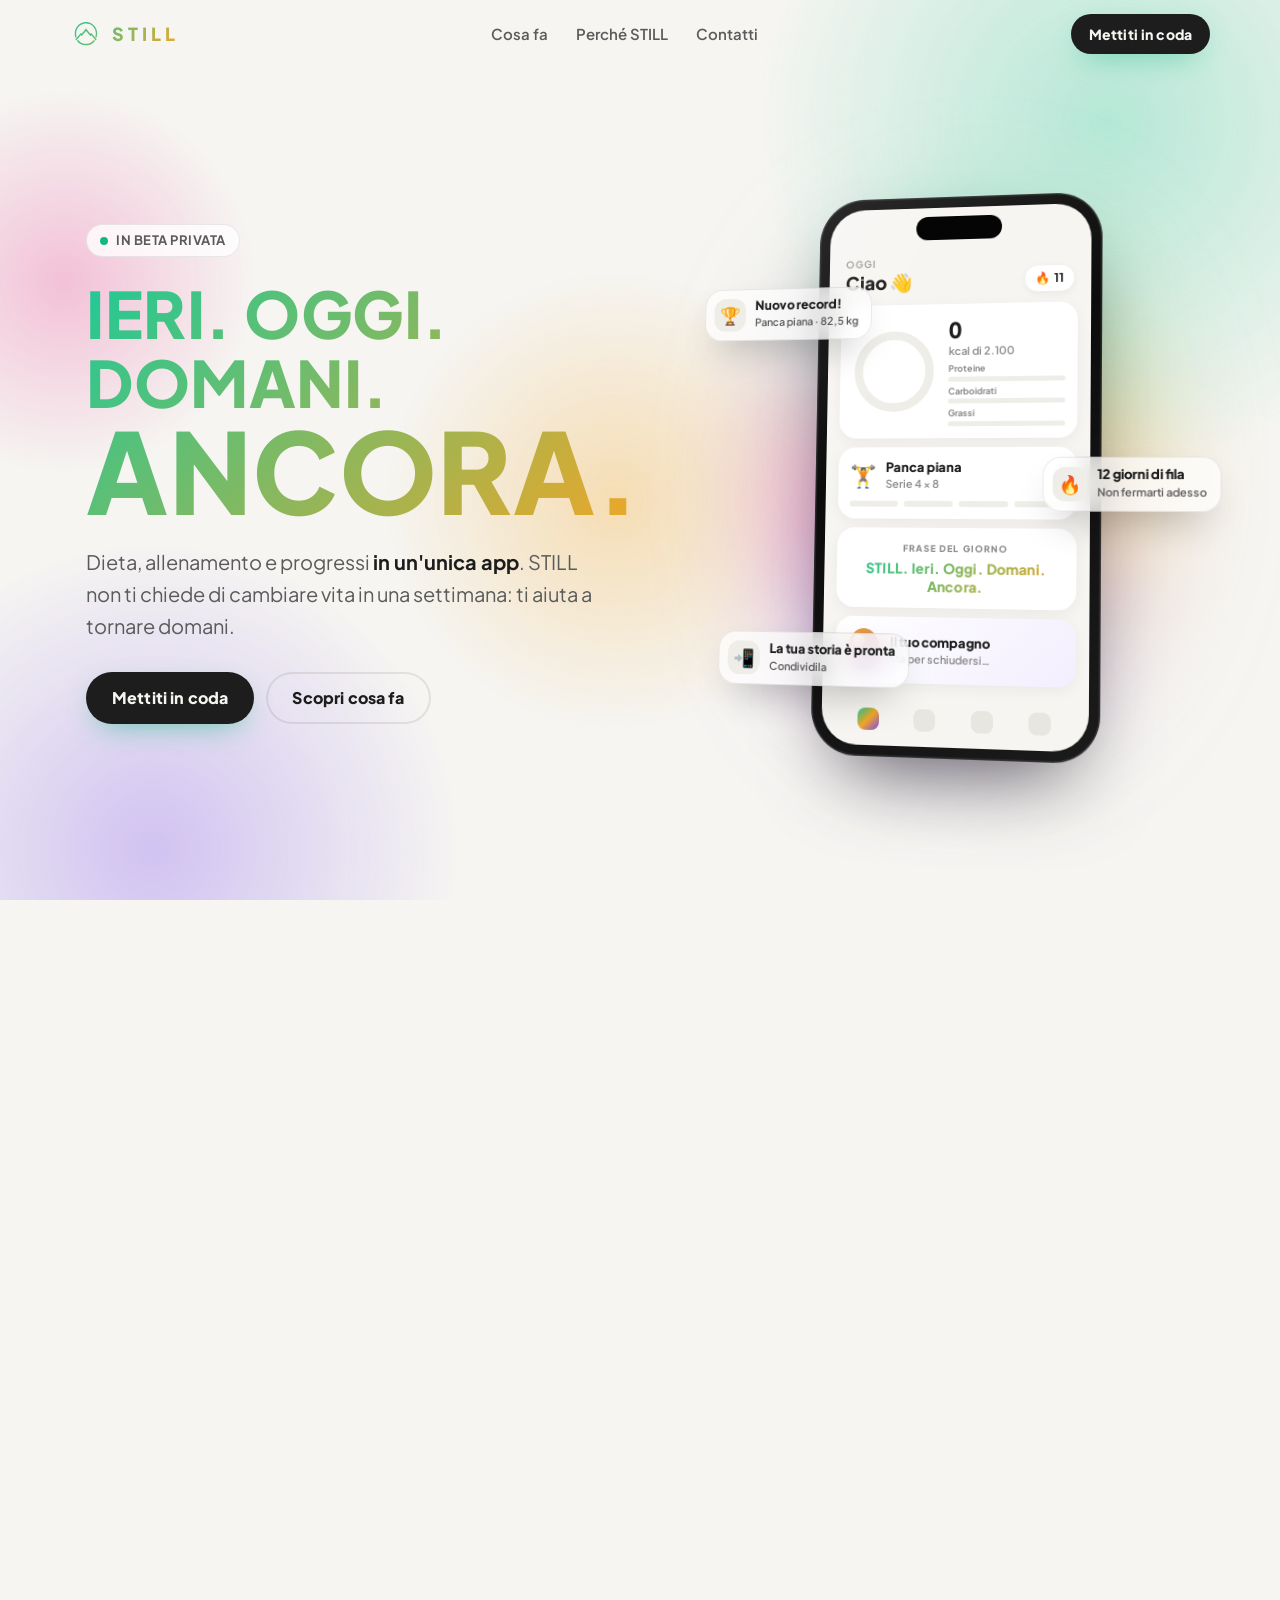
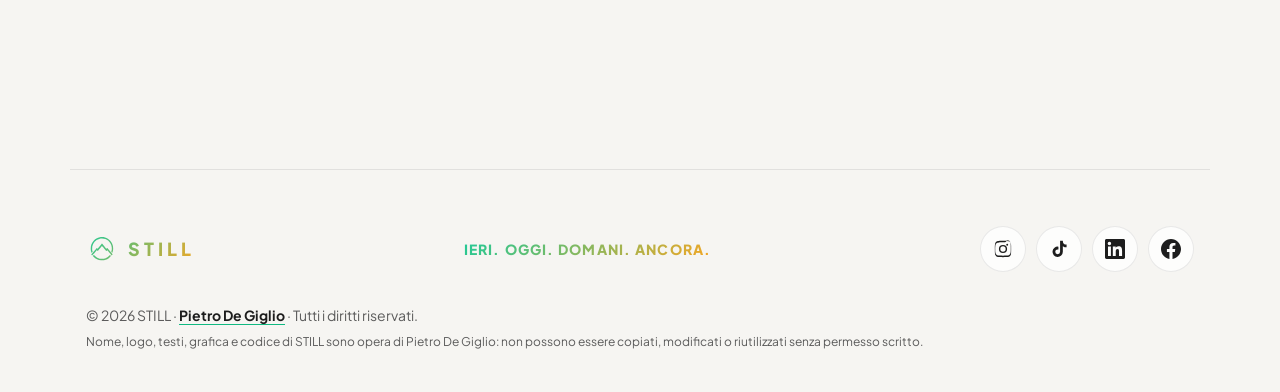
==== commit f32e6cd9: "Sito: telefono meno allungato, box frase del giorno, gradiente misurato senza inclinazioni Co-Author" ====
--- a/index.html
+++ b/index.html
@@ -145,6 +145,11 @@
                 <div class="sets"><i></i><i></i><i></i><i></i></div>
               </div>
 
+              <div class="card card-quote">
+                <small>Frase del giorno</small>
+                <p class="grad-text">STILL. Ieri. Oggi. Domani. Ancora.</p>
+              </div>
+
               <div class="card card-pet" id="pet">
                 <span class="egg"><svg viewBox="0 0 34 42" class="crack"><path d="M4 20 L10 16 L14 22 L19 15 L24 21 L30 17"/></svg></span>
                 <div><b>Il tuo compagno</b><small class="pet-a">sta per schiudersi…</small><small class="pet-b">Chi sarà? 👀</small></div>
--- a/css/style.css
+++ b/css/style.css
@@ -104,6 +104,7 @@
   background-size: calc(var(--gw) * 3) calc(var(--gh) * 3) !important;
   background-position: calc(var(--gs) * -2 * var(--gw) - var(--gx)) calc(var(--gs) * -2 * var(--gh) - var(--gy)) !important;
   background-repeat: no-repeat !important;
+  -webkit-box-decoration-break: clone; box-decoration-break: clone;
 }
 .h1-days .gsync, .h1-again.gsync { animation: rise .7s ease forwards !important; }
 .h1-days .gsync:nth-child(2) { animation-delay: .15s !important; }
@@ -221,7 +222,7 @@
 }
 @keyframes spin { to { transform: rotate(360deg); } }
 .phone {
-  position: relative; width: 290px; aspect-ratio: 9 / 19;
+  position: relative; width: 290px; aspect-ratio: 9 / 17.5;
   border-radius: 46px; padding: 11px;
   background: linear-gradient(145deg, #2a2a2a, #0c0c0c 40%, #1b1b1b);
   box-shadow: 0 40px 80px -30px rgba(0, 0, 0, .6), inset 0 0 0 1.5px rgba(255, 255, 255, .12);
@@ -280,6 +281,9 @@
 .sets i { height: 6px; border-radius: 6px; background: #EFEDE8; position: relative; overflow: hidden; }
 .sets i::after { content: ""; position: absolute; inset: 0; background: linear-gradient(90deg, #20C997, #10B981); transform: scaleX(0); transform-origin: left; transition: transform .45s ease; }
 .sets i.done::after { transform: none; }
+.card-quote { text-align: center; padding: 12px 12px 13px; }
+.card-quote small { text-transform: uppercase; letter-spacing: .12em; font-size: 9px; font-weight: 800; }
+.card-quote p { margin-top: 4px; font-size: 14px; font-weight: 800; line-height: 1.25; letter-spacing: .01em; }
 .card-pet { display: flex; align-items: center; gap: 10px; position: relative; background: linear-gradient(135deg, #fff, #f3eefe); overflow: hidden; }
 .card-pet > div { flex: 1; min-width: 0; }
 .pet-b { display: none; }
@@ -425,12 +429,12 @@
   .hero { grid-template-columns: 1fr; text-align: center; padding-top: 108px; gap: 56px; min-height: auto; }
   .lead { margin: 0 auto; }
   .cta-row { justify-content: center; }
-  .phone { width: 250px; }
+  .phone { width: 290px; }
   .stage { --ry: 0deg; --rx: 0deg; }
   .chip { padding: 7px 10px 7px 7px; border-radius: 14px; gap: 7px; }
   .chip b { font-size: 11px; } .chip small { font-size: 10px; }
   .chip-ico { width: 26px; height: 26px; font-size: 14px; border-radius: 9px; }
-  .chip-1 { left: -18%; top: 4%; } .chip-2 { right: -22%; } .chip-3 { left: -16%; }
+  .chip-1 { left: -9%; top: 3%; } .chip-2 { right: -9%; top: 36%; } .chip-3 { left: -7%; bottom: -3%; }
   .grid { grid-template-columns: repeat(2, 1fr); }
   .contact-card { grid-template-columns: 1fr; padding: 32px 22px; gap: 32px; }
 }
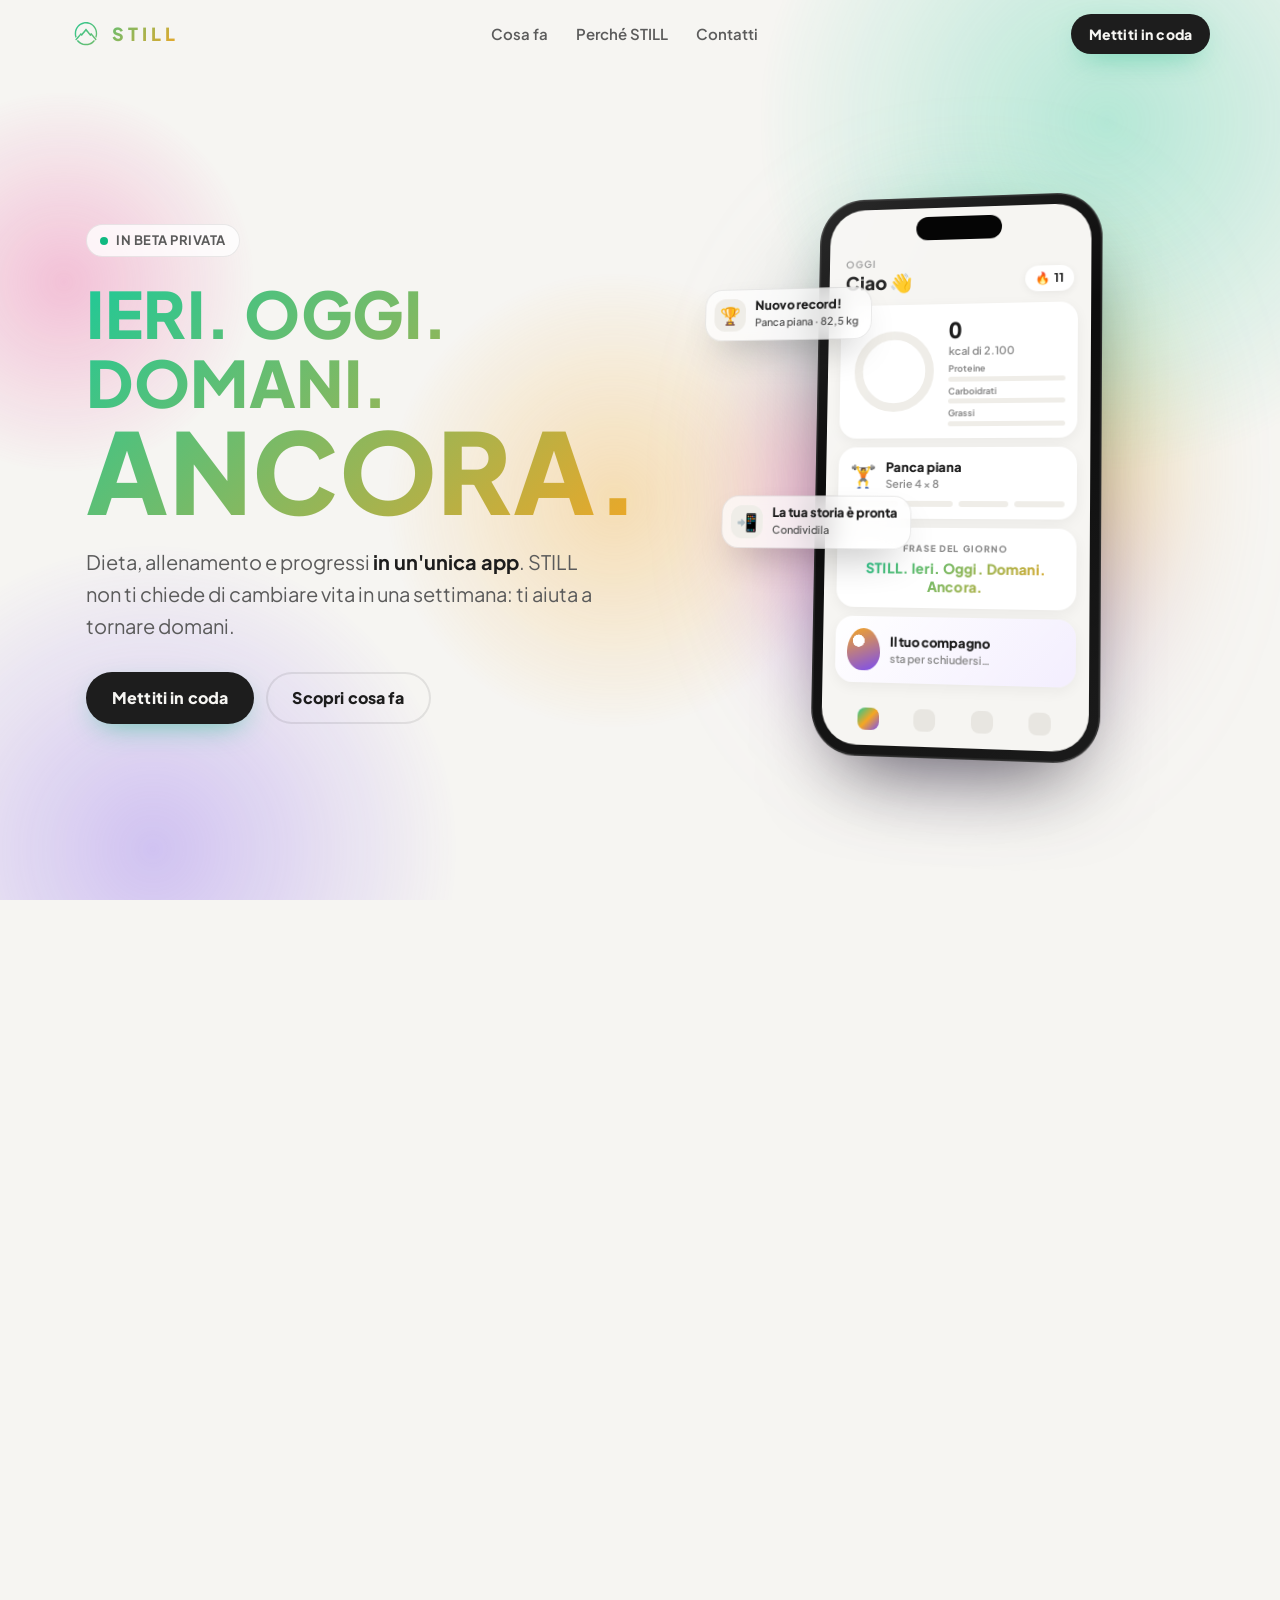
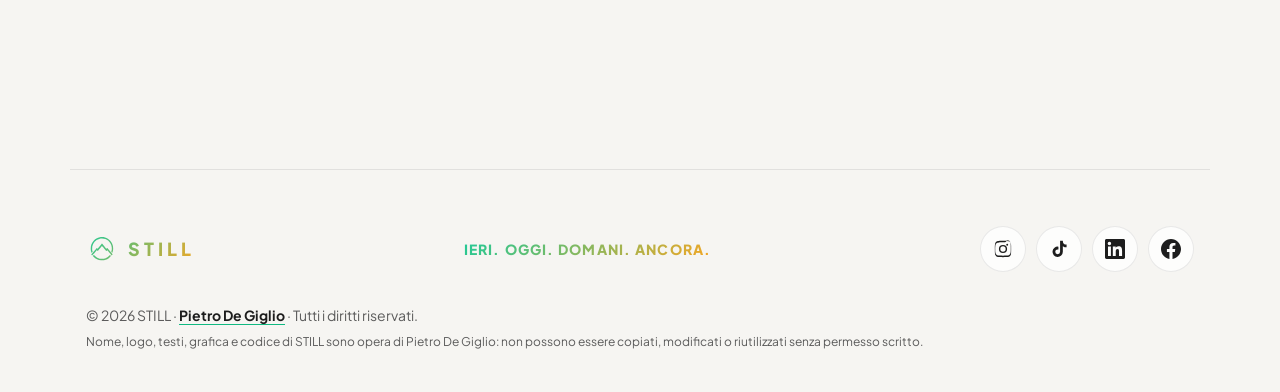
==== commit 999998c7: "Sito: trattino dei titoli di sezione nello stesso gradiente della parola, telefono più pulito su sma" ====
--- a/index.html
+++ b/index.html
@@ -178,7 +178,7 @@
     <!-- FUNZIONI -->
     <section class="section" id="cosa-fa" aria-labelledby="t-cosa-fa">
       <div class="section-head reveal">
-        <p class="eyebrow"><span class="grad-text">Cosa fa</span></p>
+        <p class="eyebrow"><span class="eyebrow-line" aria-hidden="true"></span><span class="grad-text">Cosa fa</span></p>
         <h2 id="t-cosa-fa"><span class="grad-text">Tutto quello che ti serve.</span><br>Niente di quello che ti distrae.</h2>
       </div>
 
@@ -205,7 +205,7 @@
         </article>
         <article class="feat reveal">
           <span class="feat-ico" aria-hidden="true">🥚</span>
-          <h3>Un compagno che cresce con te</h3>
+          <h3>Un compagno che cresce con&nbsp;te</h3>
           <p>Ogni serie di giorni parte da un uovo. Cosa ne esce, e come si evolve, dipende solo dalla tua <span class="hl">costanza</span>.</p>
         </article>
         <article class="feat reveal">
@@ -221,7 +221,7 @@
     <!-- PERCHÉ -->
     <section class="section why" id="perche" aria-labelledby="t-perche">
       <div class="section-head reveal">
-        <p class="eyebrow"><span class="grad-text">Perché STILL</span></p>
+        <p class="eyebrow"><span class="eyebrow-line" aria-hidden="true"></span><span class="grad-text">Perché STILL</span></p>
         <h2 id="t-perche">Fatta per chi <span class="grad-text">ricomincia</span>.<br>E per chi <span class="grad-text">non smette</span>.</h2>
       </div>
       <ul class="why-list">
@@ -244,7 +244,7 @@
     <section class="section contact" id="contatti" aria-labelledby="t-contatti">
       <div class="contact-card reveal">
         <div class="contact-intro">
-          <p class="eyebrow"><span class="grad-text">Contatti</span></p>
+          <p class="eyebrow"><span class="eyebrow-line" aria-hidden="true"></span><span class="grad-text">Contatti</span></p>
           <h2 id="t-contatti">Scrivici.</h2>
           <p>STILL è in beta privata e cresce con chi la usa. Vuoi provarla tra i primi, hai un'idea o vuoi collaborare? Ogni messaggio viene letto.</p>
           <ul class="contact-points">
--- a/css/style.css
+++ b/css/style.css
@@ -48,7 +48,7 @@
 }
 
 *, *::before, *::after { box-sizing: border-box; }
-html { scroll-behavior: smooth; scroll-padding-top: 84px; }
+html { scroll-behavior: smooth; scroll-padding-top: 84px; overflow-x: clip; }
 body {
   margin: 0;
   background: var(--bg);
@@ -58,6 +58,7 @@
   line-height: 1.6;
   -webkit-font-smoothing: antialiased;
   overflow-x: hidden;
+  overflow-x: clip;
 }
 ::selection { background: var(--salvia); color: #fff; }
 a { color: inherit; }
@@ -322,8 +323,8 @@
 .chip small { display: block; font-size: 11px; color: var(--ink-soft); font-weight: 600; }
 .chip-ico { display: grid; place-items: center; width: 34px; height: 34px; border-radius: 12px; font-size: 18px; background: var(--bg-soft); }
 .chip-1 { top: 16%; left: -42%; animation-delay: 1.4s, 2.1s; }
-.chip-2 { top: 47%; right: -40%; animation-delay: 2.2s, 2.9s; }
-.chip-3 { bottom: 12%; left: -34%; animation-delay: 3s, 3.7s; }
+.chip-2 { top: 33%; right: -40%; animation-delay: 2.2s, 2.9s; }
+.chip-3 { top: 54%; left: -34%; animation-delay: 3s, 3.7s; }
 @keyframes chipIn { from { opacity: 0; transform: translateY(20px) scale(.8); } to { opacity: 1; transform: none; } }
 @keyframes floaty { 0%, 100% { translate: 0 0; } 50% { translate: 0 -10px; } }
 
@@ -335,7 +336,7 @@
 .section { max-width: 1140px; margin: 0 auto; padding: 80px 16px; }
 .section-head { max-width: 720px; margin-bottom: 44px; }
 .eyebrow { display: inline-flex; align-items: center; gap: 10px; font-size: 13px; font-weight: 800; letter-spacing: .18em; text-transform: uppercase; margin-bottom: 14px; }
-.eyebrow::before { content: ""; width: 28px; height: 3px; border-radius: 3px; background: var(--grad); background-size: 300% 300%; animation: gradientShift 6s ease infinite; }
+.eyebrow-line { display: inline-block; width: 28px; height: 3px; border-radius: 3px; background: var(--grad); background-size: 300% 300%; }
 .section h2 { font-size: clamp(30px, 4.4vw, 48px); font-weight: 800; }
 
 .grid { display: grid; grid-template-columns: repeat(3, 1fr); gap: 18px; }
@@ -382,7 +383,7 @@
 .motivi span {
   display: inline-block; padding: 9px 16px; border-radius: 999px;
   background: var(--bg-soft); font-weight: 700; font-size: 14px; cursor: pointer;
-  box-shadow: inset 0 0 0 1.5px transparent; transition: background .2s, box-shadow .2s, color .2s;
+  box-shadow: inset 0 0 0 1.5px var(--line); transition: background .2s, box-shadow .2s, color .2s;
 }
 .motivi input:checked + span { background: var(--ink); color: var(--bg); }
 .motivi input:focus-visible + span { outline: 3px solid var(--salvia); outline-offset: 2px; }
@@ -434,7 +435,7 @@
   .chip { padding: 7px 10px 7px 7px; border-radius: 14px; gap: 7px; }
   .chip b { font-size: 11px; } .chip small { font-size: 10px; }
   .chip-ico { width: 26px; height: 26px; font-size: 14px; border-radius: 9px; }
-  .chip-1 { left: -9%; top: 3%; } .chip-2 { right: -9%; top: 36%; } .chip-3 { left: -7%; bottom: -3%; }
+  .chip-1 { left: -6%; top: -4%; } .chip-2 { display: none; } .chip-3 { left: auto; right: -6%; top: auto; bottom: -4%; }
   .grid { grid-template-columns: repeat(2, 1fr); }
   .contact-card { grid-template-columns: 1fr; padding: 32px 22px; gap: 32px; }
 }
